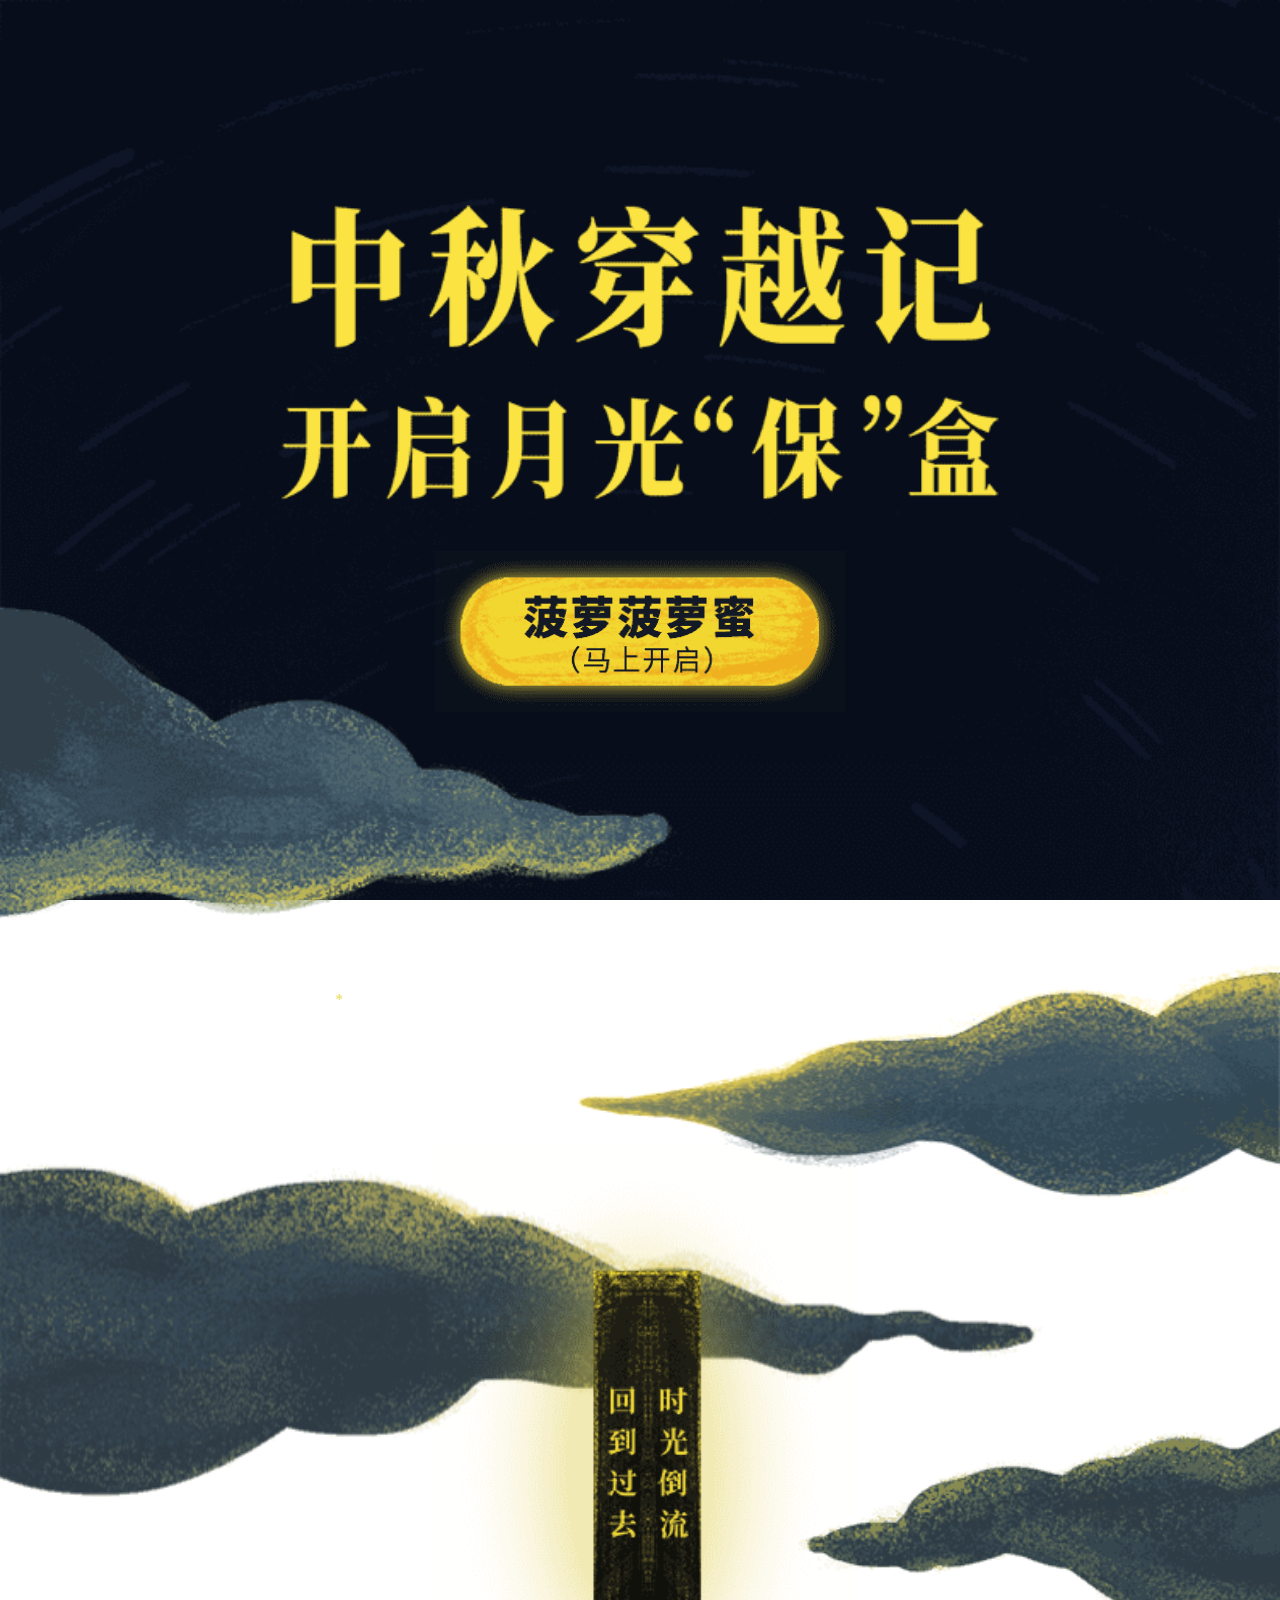
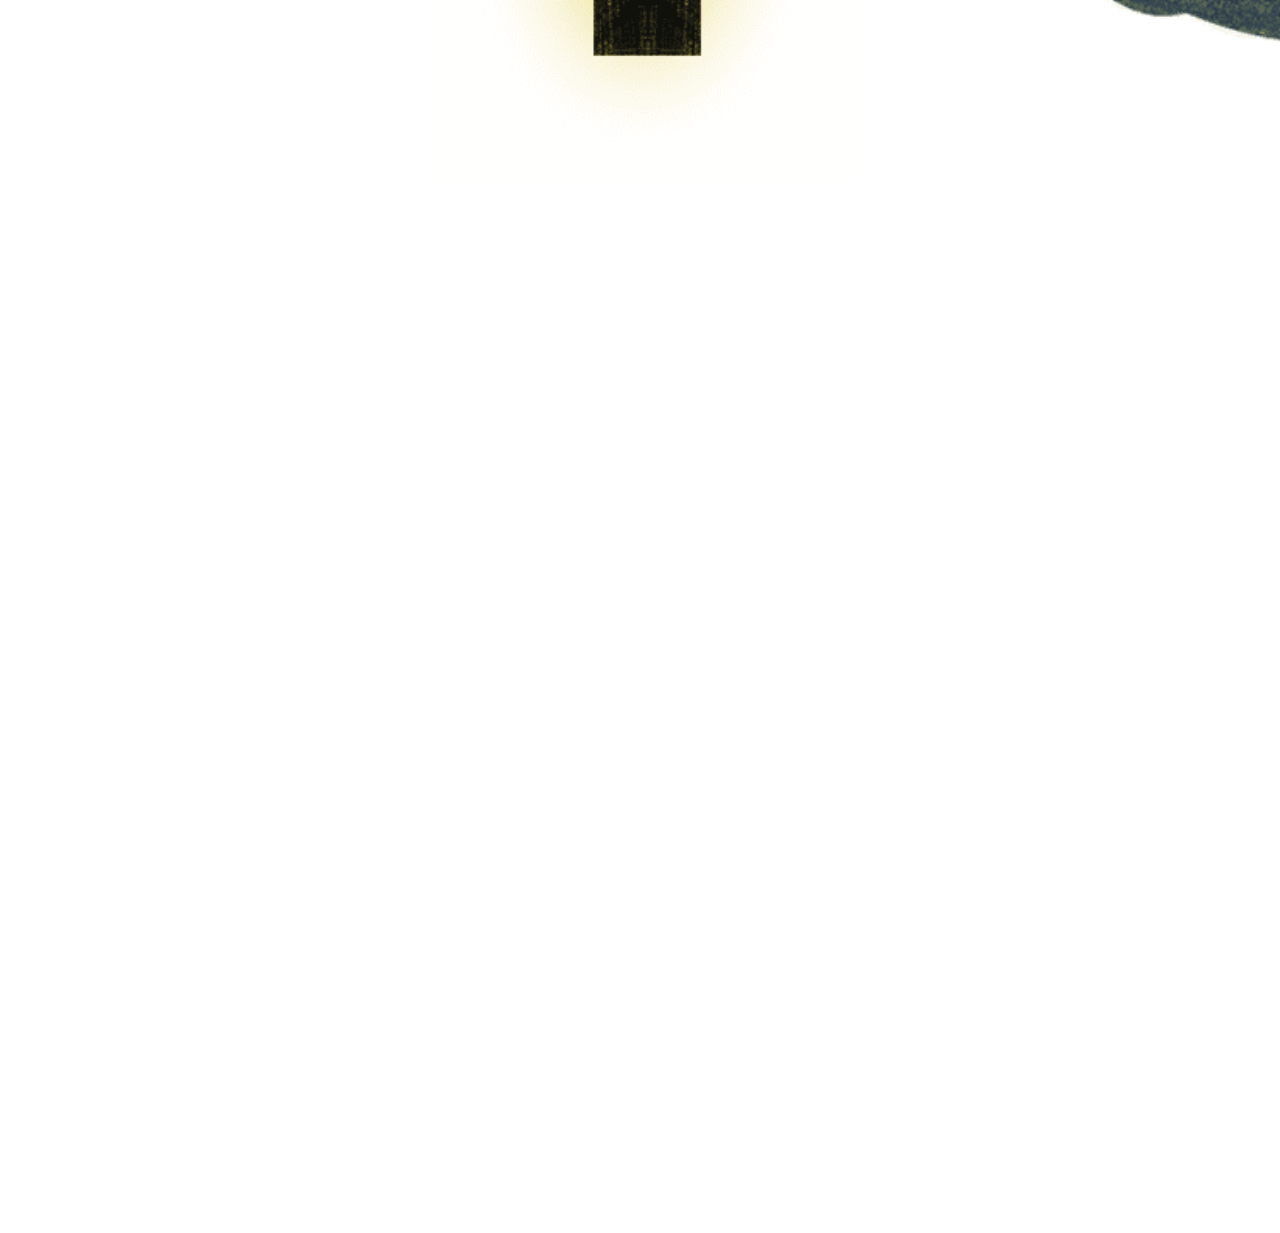
==== index.html @ e4be1494 "Add files via upload" ====
<!DOCTYPE html>
<html lang="zh" style="font-size: 182px;">

<head>
    <meta http-equiv="Content-Type" content="text/html; charset=UTF-8">
    <style type="text/css">
        .swal-icon--error {
            border-color: #f27474;
            -webkit-animation: animateErrorIcon .5s;
            animation: animateErrorIcon .5s
        }
        
        .swal-icon--error__x-mark {
            position: relative;
            display: block;
            -webkit-animation: animateXMark .5s;
            animation: animateXMark .5s
        }
        
        .swal-icon--error__line {
            position: absolute;
            height: 5px;
            width: 47px;
            background-color: #f27474;
            display: block;
            top: 37px;
            border-radius: 2px
        }
        
        .swal-icon--error__line--left {
            -webkit-transform: rotate(45deg);
            transform: rotate(45deg);
            left: 17px
        }
        
        .swal-icon--error__line--right {
            -webkit-transform: rotate(-45deg);
            transform: rotate(-45deg);
            right: 16px
        }
        
        @-webkit-keyframes animateErrorIcon {
            0% {
                -webkit-transform: rotateX(100deg);
                transform: rotateX(100deg);
                opacity: 0
            }
            to {
                -webkit-transform: rotateX(0deg);
                transform: rotateX(0deg);
                opacity: 1
            }
        }
        
        @keyframes animateErrorIcon {
            0% {
                -webkit-transform: rotateX(100deg);
                transform: rotateX(100deg);
                opacity: 0
            }
            to {
                -webkit-transform: rotateX(0deg);
                transform: rotateX(0deg);
                opacity: 1
            }
        }
        
        @-webkit-keyframes animateXMark {
            0% {
                -webkit-transform: scale(.4);
                transform: scale(.4);
                margin-top: 26px;
                opacity: 0
            }
            50% {
                -webkit-transform: scale(.4);
                transform: scale(.4);
                margin-top: 26px;
                opacity: 0
            }
            80% {
                -webkit-transform: scale(1.15);
                transform: scale(1.15);
                margin-top: -6px
            }
            to {
                -webkit-transform: scale(1);
                transform: scale(1);
                margin-top: 0;
                opacity: 1
            }
        }
        
        @keyframes animateXMark {
            0% {
                -webkit-transform: scale(.4);
                transform: scale(.4);
                margin-top: 26px;
                opacity: 0
            }
            50% {
                -webkit-transform: scale(.4);
                transform: scale(.4);
                margin-top: 26px;
                opacity: 0
            }
            80% {
                -webkit-transform: scale(1.15);
                transform: scale(1.15);
                margin-top: -6px
            }
            to {
                -webkit-transform: scale(1);
                transform: scale(1);
                margin-top: 0;
                opacity: 1
            }
        }
        
        .swal-icon--warning {
            border-color: #f8bb86;
            -webkit-animation: pulseWarning .75s infinite alternate;
            animation: pulseWarning .75s infinite alternate
        }
        
        .swal-icon--warning__body {
            width: 5px;
            height: 47px;
            top: 10px;
            border-radius: 2px;
            margin-left: -2px
        }
        
        .swal-icon--warning__body,
        .swal-icon--warning__dot {
            position: absolute;
            left: 50%;
            background-color: #f8bb86
        }
        
        .swal-icon--warning__dot {
            width: 7px;
            height: 7px;
            border-radius: 50%;
            margin-left: -4px;
            bottom: -11px
        }
        
        @-webkit-keyframes pulseWarning {
            0% {
                border-color: #f8d486
            }
            to {
                border-color: #f8bb86
            }
        }
        
        @keyframes pulseWarning {
            0% {
                border-color: #f8d486
            }
            to {
                border-color: #f8bb86
            }
        }
        
        .swal-icon--success {
            border-color: #a5dc86
        }
        
        .swal-icon--success:after,
        .swal-icon--success:before {
            content: "";
            border-radius: 50%;
            position: absolute;
            width: 60px;
            height: 120px;
            background: #fff;
            -webkit-transform: rotate(45deg);
            transform: rotate(45deg)
        }
        
        .swal-icon--success:before {
            border-radius: 120px 0 0 120px;
            top: -7px;
            left: -33px;
            -webkit-transform: rotate(-45deg);
            transform: rotate(-45deg);
            -webkit-transform-origin: 60px 60px;
            transform-origin: 60px 60px
        }
        
        .swal-icon--success:after {
            border-radius: 0 120px 120px 0;
            top: -11px;
            left: 30px;
            -webkit-transform: rotate(-45deg);
            transform: rotate(-45deg);
            -webkit-transform-origin: 0 60px;
            transform-origin: 0 60px;
            -webkit-animation: rotatePlaceholder 4.25s ease-in;
            animation: rotatePlaceholder 4.25s ease-in
        }
        
        .swal-icon--success__ring {
            width: 80px;
            height: 80px;
            border: 4px solid hsla(98, 55%, 69%, .2);
            border-radius: 50%;
            box-sizing: content-box;
            position: absolute;
            left: -4px;
            top: -4px;
            z-index: 2
        }
        
        .swal-icon--success__hide-corners {
            width: 5px;
            height: 90px;
            background-color: #fff;
            padding: 1px;
            position: absolute;
            left: 28px;
            top: 8px;
            z-index: 1;
            -webkit-transform: rotate(-45deg);
            transform: rotate(-45deg)
        }
        
        .swal-icon--success__line {
            height: 5px;
            background-color: #a5dc86;
            display: block;
            border-radius: 2px;
            position: absolute;
            z-index: 2
        }
        
        .swal-icon--success__line--tip {
            width: 25px;
            left: 14px;
            top: 46px;
            -webkit-transform: rotate(45deg);
            transform: rotate(45deg);
            -webkit-animation: animateSuccessTip .75s;
            animation: animateSuccessTip .75s
        }
        
        .swal-icon--success__line--long {
            width: 47px;
            right: 8px;
            top: 38px;
            -webkit-transform: rotate(-45deg);
            transform: rotate(-45deg);
            -webkit-animation: animateSuccessLong .75s;
            animation: animateSuccessLong .75s
        }
        
        @-webkit-keyframes rotatePlaceholder {
            0% {
                -webkit-transform: rotate(-45deg);
                transform: rotate(-45deg)
            }
            5% {
                -webkit-transform: rotate(-45deg);
                transform: rotate(-45deg)
            }
            12% {
                -webkit-transform: rotate(-405deg);
                transform: rotate(-405deg)
            }
            to {
                -webkit-transform: rotate(-405deg);
                transform: rotate(-405deg)
            }
        }
        
        @keyframes rotatePlaceholder {
            0% {
                -webkit-transform: rotate(-45deg);
                transform: rotate(-45deg)
            }
            5% {
                -webkit-transform: rotate(-45deg);
                transform: rotate(-45deg)
            }
            12% {
                -webkit-transform: rotate(-405deg);
                transform: rotate(-405deg)
            }
            to {
                -webkit-transform: rotate(-405deg);
                transform: rotate(-405deg)
            }
        }
        
        @-webkit-keyframes animateSuccessTip {
            0% {
                width: 0;
                left: 1px;
                top: 19px
            }
            54% {
                width: 0;
                left: 1px;
                top: 19px
            }
            70% {
                width: 50px;
                left: -8px;
                top: 37px
            }
            84% {
                width: 17px;
                left: 21px;
                top: 48px
            }
            to {
                width: 25px;
                left: 14px;
                top: 45px
            }
        }
        
        @keyframes animateSuccessTip {
            0% {
                width: 0;
                left: 1px;
                top: 19px
            }
            54% {
                width: 0;
                left: 1px;
                top: 19px
            }
            70% {
                width: 50px;
                left: -8px;
                top: 37px
            }
            84% {
                width: 17px;
                left: 21px;
                top: 48px
            }
            to {
                width: 25px;
                left: 14px;
                top: 45px
            }
        }
        
        @-webkit-keyframes animateSuccessLong {
            0% {
                width: 0;
                right: 46px;
                top: 54px
            }
            65% {
                width: 0;
                right: 46px;
                top: 54px
            }
            84% {
                width: 55px;
                right: 0;
                top: 35px
            }
            to {
                width: 47px;
                right: 8px;
                top: 38px
            }
        }
        
        @keyframes animateSuccessLong {
            0% {
                width: 0;
                right: 46px;
                top: 54px
            }
            65% {
                width: 0;
                right: 46px;
                top: 54px
            }
            84% {
                width: 55px;
                right: 0;
                top: 35px
            }
            to {
                width: 47px;
                right: 8px;
                top: 38px
            }
        }
        
        .swal-icon--info {
            border-color: #c9dae1
        }
        
        .swal-icon--info:before {
            width: 5px;
            height: 29px;
            bottom: 17px;
            border-radius: 2px;
            margin-left: -2px
        }
        
        .swal-icon--info:after,
        .swal-icon--info:before {
            content: "";
            position: absolute;
            left: 50%;
            background-color: #c9dae1
        }
        
        .swal-icon--info:after {
            width: 7px;
            height: 7px;
            border-radius: 50%;
            margin-left: -3px;
            top: 19px
        }
        
        .swal-icon {
            width: 80px;
            height: 80px;
            border-width: 4px;
            border-style: solid;
            border-radius: 50%;
            padding: 0;
            position: relative;
            box-sizing: content-box;
            margin: 20px auto
        }
        
        .swal-icon:first-child {
            margin-top: 32px
        }
        
        .swal-icon--custom {
            width: auto;
            height: auto;
            max-width: 100%;
            border: none;
            border-radius: 0
        }
        
        .swal-icon img {
            max-width: 100%;
            max-height: 100%
        }
        
        .swal-title {
            color: rgba(0, 0, 0, .65);
            font-weight: 600;
            text-transform: none;
            position: relative;
            display: block;
            padding: 13px 16px;
            font-size: 27px;
            line-height: normal;
            text-align: center;
            margin-bottom: 0
        }
        
        .swal-title:first-child {
            margin-top: 26px
        }
        
        .swal-title:not(:first-child) {
            padding-bottom: 0
        }
        
        .swal-title:not(:last-child) {
            margin-bottom: 13px
        }
        
        .swal-text {
            font-size: 16px;
            position: relative;
            float: none;
            line-height: normal;
            vertical-align: top;
            text-align: left;
            display: inline-block;
            margin: 0;
            padding: 0 10px;
            font-weight: 400;
            color: rgba(0, 0, 0, .64);
            max-width: calc(100% - 20px);
            overflow-wrap: break-word;
            box-sizing: border-box
        }
        
        .swal-text:first-child {
            margin-top: 45px
        }
        
        .swal-text:last-child {
            margin-bottom: 45px
        }
        
        .swal-footer {
            text-align: right;
            padding-top: 13px;
            margin-top: 13px;
            padding: 13px 16px;
            border-radius: inherit;
            border-top-left-radius: 0;
            border-top-right-radius: 0
        }
        
        .swal-button-container {
            margin: 5px;
            display: inline-block;
            position: relative
        }
        
        .swal-button {
            background-color: #7cd1f9;
            color: #fff;
            border: none;
            box-shadow: none;
            border-radius: 5px;
            font-weight: 600;
            font-size: 14px;
            padding: 10px 24px;
            margin: 0;
            cursor: pointer
        }
        
        .swal-button:not([disabled]):hover {
            background-color: #78cbf2
        }
        
        .swal-button:active {
            background-color: #70bce0
        }
        
        .swal-button:focus {
            outline: none;
            box-shadow: 0 0 0 1px #fff, 0 0 0 3px rgba(43, 114, 165, .29)
        }
        
        .swal-button[disabled] {
            opacity: .5;
            cursor: default
        }
        
        .swal-button::-moz-focus-inner {
            border: 0
        }
        
        .swal-button--cancel {
            color: #555;
            background-color: #efefef
        }
        
        .swal-button--cancel:not([disabled]):hover {
            background-color: #e8e8e8
        }
        
        .swal-button--cancel:active {
            background-color: #d7d7d7
        }
        
        .swal-button--cancel:focus {
            box-shadow: 0 0 0 1px #fff, 0 0 0 3px rgba(116, 136, 150, .29)
        }
        
        .swal-button--danger {
            background-color: #e64942
        }
        
        .swal-button--danger:not([disabled]):hover {
            background-color: #df4740
        }
        
        .swal-button--danger:active {
            background-color: #cf423b
        }
        
        .swal-button--danger:focus {
            box-shadow: 0 0 0 1px #fff, 0 0 0 3px rgba(165, 43, 43, .29)
        }
        
        .swal-content {
            padding: 0 20px;
            margin-top: 20px;
            font-size: medium
        }
        
        .swal-content:last-child {
            margin-bottom: 20px
        }
        
        .swal-content__input,
        .swal-content__textarea {
            -webkit-appearance: none;
            background-color: #fff;
            border: none;
            font-size: 14px;
            display: block;
            box-sizing: border-box;
            width: 100%;
            border: 1px solid rgba(0, 0, 0, .14);
            padding: 10px 13px;
            border-radius: 2px;
            transition: border-color .2s
        }
        
        .swal-content__input:focus,
        .swal-content__textarea:focus {
            outline: none;
            border-color: #6db8ff
        }
        
        .swal-content__textarea {
            resize: vertical
        }
        
        .swal-button--loading {
            color: transparent
        }
        
        .swal-button--loading~.swal-button__loader {
            opacity: 1
        }
        
        .swal-button__loader {
            position: absolute;
            height: auto;
            width: 43px;
            z-index: 2;
            left: 50%;
            top: 50%;
            -webkit-transform: translateX(-50%) translateY(-50%);
            transform: translateX(-50%) translateY(-50%);
            text-align: center;
            pointer-events: none;
            opacity: 0
        }
        
        .swal-button__loader div {
            display: inline-block;
            float: none;
            vertical-align: baseline;
            width: 9px;
            height: 9px;
            padding: 0;
            border: none;
            margin: 2px;
            opacity: .4;
            border-radius: 7px;
            background-color: hsla(0, 0%, 100%, .9);
            transition: background .2s;
            -webkit-animation: swal-loading-anim 1s infinite;
            animation: swal-loading-anim 1s infinite
        }
        
        .swal-button__loader div:nth-child(3n+2) {
            -webkit-animation-delay: .15s;
            animation-delay: .15s
        }
        
        .swal-button__loader div:nth-child(3n+3) {
            -webkit-animation-delay: .3s;
            animation-delay: .3s
        }
        
        @-webkit-keyframes swal-loading-anim {
            0% {
                opacity: .4
            }
            20% {
                opacity: .4
            }
            50% {
                opacity: 1
            }
            to {
                opacity: .4
            }
        }
        
        @keyframes swal-loading-anim {
            0% {
                opacity: .4
            }
            20% {
                opacity: .4
            }
            50% {
                opacity: 1
            }
            to {
                opacity: .4
            }
        }
        
        .swal-overlay {
            position: fixed;
            top: 0;
            bottom: 0;
            left: 0;
            right: 0;
            text-align: center;
            font-size: 0;
            overflow-y: auto;
            background-color: rgba(0, 0, 0, .4);
            z-index: 10000;
            pointer-events: none;
            opacity: 0;
            transition: opacity .3s
        }
        
        .swal-overlay:before {
            content: " ";
            display: inline-block;
            vertical-align: middle;
            height: 100%
        }
        
        .swal-overlay--show-modal {
            opacity: 1;
            pointer-events: auto
        }
        
        .swal-overlay--show-modal .swal-modal {
            opacity: 1;
            pointer-events: auto;
            box-sizing: border-box;
            -webkit-animation: showSweetAlert .3s;
            animation: showSweetAlert .3s;
            will-change: transform
        }
        
        .swal-modal {
            width: 478px;
            opacity: 0;
            pointer-events: none;
            background-color: #fff;
            text-align: center;
            border-radius: 5px;
            position: static;
            margin: 20px auto;
            display: inline-block;
            vertical-align: middle;
            -webkit-transform: scale(1);
            transform: scale(1);
            -webkit-transform-origin: 50% 50%;
            transform-origin: 50% 50%;
            z-index: 10001;
            transition: opacity .2s, -webkit-transform .3s;
            transition: transform .3s, opacity .2s;
            transition: transform .3s, opacity .2s, -webkit-transform .3s
        }
        
        @media (max-width:500px) {
            .swal-modal {
                width: calc(100% - 20px)
            }
        }
        
        @-webkit-keyframes showSweetAlert {
            0% {
                -webkit-transform: scale(1);
                transform: scale(1)
            }
            1% {
                -webkit-transform: scale(.5);
                transform: scale(.5)
            }
            45% {
                -webkit-transform: scale(1.05);
                transform: scale(1.05)
            }
            80% {
                -webkit-transform: scale(.95);
                transform: scale(.95)
            }
            to {
                -webkit-transform: scale(1);
                transform: scale(1)
            }
        }
        
        @keyframes showSweetAlert {
            0% {
                -webkit-transform: scale(1);
                transform: scale(1)
            }
            1% {
                -webkit-transform: scale(.5);
                transform: scale(.5)
            }
            45% {
                -webkit-transform: scale(1.05);
                transform: scale(1.05)
            }
            80% {
                -webkit-transform: scale(.95);
                transform: scale(.95)
            }
            to {
                -webkit-transform: scale(1);
                transform: scale(1)
            }
        }
    </style>

    <meta name="viewport" content="width=device-width, initial-scale=1.0, user-scalable=no">
    <title>中秋佳节</title>
    <link rel="stylesheet" href="mid_files/index.css">
    <link rel="stylesheet" href="mid_files/style.css">
    <link rel="stylesheet" href="mid_files/loading.css">
    <script src="mid_files/stats.js" name="MTAH5" sid="500730327" cid="500730423"></script>
    <script src="mid_files/jquery-1.10.2.min.js"></script>
    <link rel="stylesheet" href="mid_files/style.css">
    <script src="mid_files/jweixin-1.0.0.js"></script>
    <script src="mid_files/posterH5-v1.1.js"></script>
    <script src="mid_files/chomoo-weixin.js"></script>
    <script src="mid_files/vconsole.min.js"></script>
    <style type="text/css">
        #__vconsole {
            color: #000;
            font-size: 13px;
            font-family: Helvetica Neue, Helvetica, Arial, sans-serif
        }
        
        #__vconsole .vc-max-height {
            max-height: 19.23076923em
        }
        
        #__vconsole .vc-max-height-line {
            max-height: 3.38461538em
        }
        
        #__vconsole .vc-min-height {
            min-height: 3.07692308em
        }
        
        #__vconsole dd,
        #__vconsole dl,
        #__vconsole pre {
            margin: 0
        }
        
        #__vconsole .vc-switch {
            display: block;
            position: fixed;
            right: .76923077em;
            bottom: .76923077em;
            color: #fff;
            background-color: #04be02;
            line-height: 1;
            font-size: 1.07692308em;
            padding: .61538462em 3em;
            z-index: 10000;
            border-radius: 10em;
            box-shadow: 0 0 .61538462em rgba(0, 0, 0, .4)
        }
        
        #__vconsole .vc-mask {
            top: 0;
            background: transparent;
            z-index: 10001;
            transition: background .3s;
            -webkit-tap-highlight-color: transparent;
            overflow-y: scroll
        }
        
        #__vconsole .vc-mask,
        #__vconsole .vc-panel {
            display: none;
            position: fixed;
            left: 0;
            right: 0;
            bottom: 0
        }
        
        #__vconsole .vc-panel {
            min-height: 85%;
            z-index: 10002;
            background-color: #efeff4;
            -webkit-transition: -webkit-transform .3s;
            transition: -webkit-transform .3s;
            transition: transform .3s;
            transition: transform .3s, -webkit-transform .3s;
            -webkit-transform: translateY(100%);
            transform: translateY(100%)
        }
        
        #__vconsole .vc-tabbar {
            border-bottom: 1px solid #d9d9d9;
            overflow-x: auto;
            height: 3em;
            width: auto;
            white-space: nowrap
        }
        
        #__vconsole .vc-tabbar .vc-tab {
            display: inline-block;
            line-height: 3em;
            padding: 0 1.15384615em;
            border-right: 1px solid #d9d9d9;
            text-decoration: none;
            color: #000;
            -webkit-tap-highlight-color: transparent;
            -webkit-touch-callout: none
        }
        
        #__vconsole .vc-tabbar .vc-tab:active {
            background-color: rgba(0, 0, 0, .15)
        }
        
        #__vconsole .vc-tabbar .vc-tab.vc-actived {
            background-color: #fff
        }
        
        #__vconsole .vc-content {
            background-color: #fff;
            overflow-x: hidden;
            overflow-y: auto;
            position: absolute;
            top: 3.07692308em;
            left: 0;
            right: 0;
            bottom: 3.07692308em;
            -webkit-overflow-scrolling: touch
        }
        
        #__vconsole .vc-content.vc-has-topbar {
            top: 5.46153846em
        }
        
        #__vconsole .vc-topbar {
            background-color: #fbf9fe;
            display: flex;
            display: -webkit-box;
            flex-direction: row;
            flex-wrap: wrap;
            -webkit-box-direction: row;
            -webkit-flex-wrap: wrap;
            width: 100%
        }
        
        #__vconsole .vc-topbar .vc-toptab {
            display: none;
            flex: 1;
            -webkit-box-flex: 1;
            line-height: 2.30769231em;
            padding: 0 1.15384615em;
            border-bottom: 1px solid #d9d9d9;
            text-decoration: none;
            text-align: center;
            color: #000;
            -webkit-tap-highlight-color: transparent;
            -webkit-touch-callout: none
        }
        
        #__vconsole .vc-topbar .vc-toptab.vc-toggle {
            display: block
        }
        
        #__vconsole .vc-topbar .vc-toptab:active {
            background-color: rgba(0, 0, 0, .15)
        }
        
        #__vconsole .vc-topbar .vc-toptab.vc-actived {
            border-bottom: 1px solid #3e82f7
        }
        
        #__vconsole .vc-logbox {
            display: none;
            position: relative;
            min-height: 100%
        }
        
        #__vconsole .vc-logbox i {
            font-style: normal
        }
        
        #__vconsole .vc-logbox .vc-log {
            padding-bottom: 3em;
            -webkit-tap-highlight-color: transparent
        }
        
        #__vconsole .vc-logbox .vc-log:empty:before {
            content: "Empty";
            color: #999;
            position: absolute;
            top: 45%;
            left: 0;
            right: 0;
            bottom: 0;
            font-size: 1.15384615em;
            text-align: center
        }
        
        #__vconsole .vc-logbox .vc-item {
            margin: 0;
            padding: .46153846em .61538462em;
            overflow: hidden;
            line-height: 1.3;
            border-bottom: 1px solid #eee;
            word-break: break-word
        }
        
        #__vconsole .vc-logbox .vc-item-info {
            color: #6a5acd
        }
        
        #__vconsole .vc-logbox .vc-item-debug {
            color: #daa520
        }
        
        #__vconsole .vc-logbox .vc-item-warn {
            color: orange;
            border-color: #ffb930;
            background-color: #fffacd
        }
        
        #__vconsole .vc-logbox .vc-item-error {
            color: #dc143c;
            border-color: #f4a0ab;
            background-color: #ffe4e1
        }
        
        #__vconsole .vc-logbox .vc-log.vc-log-partly .vc-item {
            display: none
        }
        
        #__vconsole .vc-logbox .vc-log.vc-log-partly-error .vc-item-error,
        #__vconsole .vc-logbox .vc-log.vc-log-partly-info .vc-item-info,
        #__vconsole .vc-logbox .vc-log.vc-log-partly-log .vc-item-log,
        #__vconsole .vc-logbox .vc-log.vc-log-partly-warn .vc-item-warn {
            display: block
        }
        
        #__vconsole .vc-logbox .vc-item .vc-item-content {
            margin-right: 4.61538462em;
            display: block
        }
        
        #__vconsole .vc-logbox .vc-item .vc-item-meta {
            color: #888;
            float: right;
            width: 4.61538462em;
            text-align: right
        }
        
        #__vconsole .vc-logbox .vc-item.vc-item-nometa .vc-item-content {
            margin-right: 0
        }
        
        #__vconsole .vc-logbox .vc-item.vc-item-nometa .vc-item-meta {
            display: none
        }
        
        #__vconsole .vc-logbox .vc-item .vc-item-code {
            display: block;
            white-space: pre-wrap;
            overflow: auto;
            position: relative
        }
        
        #__vconsole .vc-logbox .vc-item .vc-item-code.vc-item-code-input,
        #__vconsole .vc-logbox .vc-item .vc-item-code.vc-item-code-output {
            padding-left: .92307692em
        }
        
        #__vconsole .vc-logbox .vc-item .vc-item-code.vc-item-code-input:before,
        #__vconsole .vc-logbox .vc-item .vc-item-code.vc-item-code-output:before {
            content: "\203A";
            position: absolute;
            top: -.23076923em;
            left: 0;
            font-size: 1.23076923em;
            color: #6a5acd
        }
        
        #__vconsole .vc-logbox .vc-item .vc-item-code.vc-item-code-output:before {
            content: "\2039"
        }
        
        #__vconsole .vc-logbox .vc-item .vc-fold {
            display: block;
            overflow: auto;
            -webkit-overflow-scrolling: touch
        }
        
        #__vconsole .vc-logbox .vc-item .vc-fold .vc-fold-outer {
            display: block;
            font-style: italic;
            padding-left: .76923077em;
            position: relative
        }
        
        #__vconsole .vc-logbox .vc-item .vc-fold .vc-fold-outer:active {
            background-color: #e6e6e6
        }
        
        #__vconsole .vc-logbox .vc-item .vc-fold .vc-fold-outer:before {
            content: "";
            position: absolute;
            top: .30769231em;
            left: .15384615em;
            width: 0;
            height: 0;
            border: .30769231em solid transparent;
            border-left-color: #000
        }
        
        #__vconsole .vc-logbox .vc-item .vc-fold .vc-fold-outer.vc-toggle:before {
            top: .46153846em;
            left: 0;
            border-top-color: #000;
            border-left-color: transparent
        }
        
        #__vconsole .vc-logbox .vc-item .vc-fold .vc-fold-inner {
            display: none;
            margin-left: .76923077em
        }
        
        #__vconsole .vc-logbox .vc-item .vc-fold .vc-fold-inner.vc-toggle {
            display: block
        }
        
        #__vconsole .vc-logbox .vc-item .vc-fold .vc-fold-inner .vc-code-key {
            margin-left: .76923077em
        }
        
        #__vconsole .vc-logbox .vc-item .vc-fold .vc-fold-outer .vc-code-key {
            margin-left: 0
        }
        
        #__vconsole .vc-logbox .vc-code-key {
            color: #905
        }
        
        #__vconsole .vc-logbox .vc-code-private-key {
            color: #d391b5
        }
        
        #__vconsole .vc-logbox .vc-code-function {
            color: #905;
            font-style: italic
        }
        
        #__vconsole .vc-logbox .vc-code-boolean,
        #__vconsole .vc-logbox .vc-code-number {
            color: #0086b3
        }
        
        #__vconsole .vc-logbox .vc-code-string {
            color: #183691
        }
        
        #__vconsole .vc-logbox .vc-code-null,
        #__vconsole .vc-logbox .vc-code-undefined {
            color: #666
        }
        
        #__vconsole .vc-logbox .vc-cmd {
            position: absolute;
            height: 3.07692308em;
            left: 0;
            right: 0;
            bottom: 0;
            border-top: 1px solid #d9d9d9;
            display: block !important
        }
        
        #__vconsole .vc-logbox .vc-cmd .vc-cmd-input-wrap {
            display: block;
            height: 2.15384615em;
            margin-right: 3.07692308em;
            padding: .46153846em .61538462em
        }
        
        #__vconsole .vc-logbox .vc-cmd .vc-cmd-input {
            width: 100%;
            border: none;
            resize: none;
            outline: none;
            padding: 0;
            font-size: .92307692em
        }
        
        #__vconsole .vc-logbox .vc-cmd .vc-cmd-input::-webkit-input-placeholder {
            line-height: 2.15384615em
        }
        
        #__vconsole .vc-logbox .vc-cmd .vc-cmd-btn {
            position: absolute;
            top: 0;
            right: 0;
            bottom: 0;
            width: 3.07692308em;
            border: none;
            background-color: #efeff4;
            outline: none;
            -webkit-touch-callout: none;
            font-size: 1em
        }
        
        #__vconsole .vc-logbox .vc-cmd .vc-cmd-btn:active {
            background-color: rgba(0, 0, 0, .15)
        }
        
        #__vconsole .vc-logbox .vc-group .vc-group-preview {
            -webkit-touch-callout: none
        }
        
        #__vconsole .vc-logbox .vc-group .vc-group-preview:active {
            background-color: #e6e6e6
        }
        
        #__vconsole .vc-logbox .vc-group .vc-group-detail {
            display: none;
            padding: 0 0 .76923077em 1.53846154em;
            border-bottom: 1px solid #eee
        }
        
        #__vconsole .vc-logbox .vc-group.vc-actived .vc-group-detail {
            display: block;
            background-color: #fbf9fe
        }
        
        #__vconsole .vc-logbox .vc-group.vc-actived .vc-table-row {
            background-color: #fff
        }
        
        #__vconsole .vc-logbox .vc-group.vc-actived .vc-group-preview {
            background-color: #fbf9fe
        }
        
        #__vconsole .vc-logbox .vc-table .vc-table-row {
            display: flex;
            display: -webkit-flex;
            flex-direction: row;
            flex-wrap: wrap;
            -webkit-box-direction: row;
            -webkit-flex-wrap: wrap;
            overflow: hidden;
            border-bottom: 1px solid #eee
        }
        
        #__vconsole .vc-logbox .vc-table .vc-table-row.vc-left-border {
            border-left: 1px solid #eee
        }
        
        #__vconsole .vc-logbox .vc-table .vc-table-col {
            flex: 1;
            -webkit-box-flex: 1;
            padding: .23076923em .30769231em;
            border-left: 1px solid #eee;
            overflow: auto;
            white-space: pre-wrap;
            word-break: break-word;
            -webkit-overflow-scrolling: touch
        }
        
        #__vconsole .vc-logbox .vc-table .vc-table-col:first-child {
            border: none
        }
        
        #__vconsole .vc-logbox .vc-table .vc-small .vc-table-col {
            padding: 0 .30769231em;
            font-size: .92307692em
        }
        
        #__vconsole .vc-logbox .vc-table .vc-table-col-2 {
            flex: 2;
            -webkit-box-flex: 2
        }
        
        #__vconsole .vc-logbox .vc-table .vc-table-col-3 {
            flex: 3;
            -webkit-box-flex: 3
        }
        
        #__vconsole .vc-logbox .vc-table .vc-table-col-4 {
            flex: 4;
            -webkit-box-flex: 4
        }
        
        #__vconsole .vc-logbox .vc-table .vc-table-col-5 {
            flex: 5;
            -webkit-box-flex: 5
        }
        
        #__vconsole .vc-logbox .vc-table .vc-table-col-6 {
            flex: 6;
            -webkit-box-flex: 6
        }
        
        #__vconsole .vc-logbox .vc-table .vc-table-row-error {
            border-color: #f4a0ab;
            background-color: #ffe4e1
        }
        
        #__vconsole .vc-logbox .vc-table .vc-table-row-error .vc-table-col {
            color: #dc143c;
            border-color: #f4a0ab
        }
        
        #__vconsole .vc-logbox .vc-table .vc-table-col-title {
            font-weight: 700
        }
        
        #__vconsole .vc-logbox.vc-actived {
            display: block
        }
        
        #__vconsole .vc-toolbar {
            border-top: 1px solid #d9d9d9;
            line-height: 3em;
            position: absolute;
            left: 0;
            right: 0;
            bottom: 0;
            display: flex;
            display: -webkit-box;
            flex-direction: row;
            -webkit-box-direction: row
        }
        
        #__vconsole .vc-toolbar .vc-tool {
            display: none;
            text-decoration: none;
            color: #000;
            width: 50%;
            flex: 1;
            -webkit-box-flex: 1;
            text-align: center;
            position: relative;
            -webkit-touch-callout: none
        }
        
        #__vconsole .vc-toolbar .vc-tool.vc-global-tool,
        #__vconsole .vc-toolbar .vc-tool.vc-toggle {
            display: block
        }
        
        #__vconsole .vc-toolbar .vc-tool:active {
            background-color: rgba(0, 0, 0, .15)
        }
        
        #__vconsole .vc-toolbar .vc-tool:after {
            content: " ";
            position: absolute;
            top: .53846154em;
            bottom: .53846154em;
            right: 0;
            border-left: 1px solid #d9d9d9
        }
        
        #__vconsole .vc-toolbar .vc-tool-last:after {
            border: none
        }
        
        #__vconsole.vc-toggle .vc-switch {
            display: none
        }
        
        #__vconsole.vc-toggle .vc-mask {
            background: rgba(0, 0, 0, .6);
            display: block
        }
        
        #__vconsole.vc-toggle .vc-panel {
            -webkit-transform: translate(0);
            transform: translate(0)
        }
    </style>
    <style type="text/css">
        .vcelm-node {
            color: #183691
        }
        
        .vcelm-k {
            color: #0086b3
        }
        
        .vcelm-v {
            color: #905
        }
        
        .vcelm-l {
            padding-left: 8px;
            position: relative;
            word-wrap: break-word;
            line-height: 1
        }
        
        .vcelm-l.vc-toggle>.vcelm-node {
            display: block
        }
        
        .vcelm-l .vcelm-node:active {
            background-color: rgba(0, 0, 0, .15)
        }
        
        .vcelm-l.vcelm-noc .vcelm-node:active {
            background-color: transparent
        }
        
        .vcelm-t {
            white-space: pre-wrap;
            word-wrap: break-word
        }
        
        .vcelm-l .vcelm-l {
            display: none
        }
        
        .vcelm-l.vc-toggle>.vcelm-l {
            margin-left: 4px;
            display: block
        }
        
        .vcelm-l:before {
            content: "";
            display: block;
            position: absolute;
            top: 6px;
            left: 3px;
            width: 0;
            height: 0;
            border: 3px solid transparent;
            border-left-color: #000
        }
        
        .vcelm-l.vc-toggle:before {
            display: block;
            top: 6px;
            left: 0;
            border-top-color: #000;
            border-left-color: transparent
        }
        
        .vcelm-l.vcelm-noc:before {
            display: none
        }
    </style>
    <script type="text/javascript" src="mid_files/sound.js"></script>
    <script src="mid_files/loading.js"></script>
    <script src="mid_files/fairyDustCursor.js"></script>

    <script>
        var _mtac = {};
        (function() {
            var mta = document.createElement("script");
            mta.src = "//pingjs.qq.com/h5/stats.js?v2.0.4";
            mta.setAttribute("name", "MTAH5");
            mta.setAttribute("sid", "500730327");
            mta.setAttribute("cid", "500730423");
            var s = document.getElementsByTagName("script")[0];
            s.parentNode.insertBefore(mta, s);
        })();
    </script>
</head>

<body style="">
    <!-- autoplay="autoplay" -->
    <!--<audio src="./mp3/bg.mp3" loop="loop"  preload id="myAudio"></audio>-->
    <!-- loading start -->
    <div class="loading" style="display: block;">
        <img src="./mid_files/load_bg.png">
        <div class="index_title" style="">
            <img src="./mid_files/index_title.png">
        </div>
        <div class="load_crescent">
            <img src="./mid_files/tu (26).png" alt="" id="Jdove">
        </div>
        <div class="cloud1">
            <img src="./mid_files/cloud1.png">
        </div>
        <div class="cloud2">
            <img src="./mid_files/cloud2.png">
        </div>
        <div class="cloud3">
            <img src="./mid_files/cloud3.png">
        </div>
        <div class="cloud4">
            <img src="./mid_files/cloud4.png">
        </div>
        <div class="index_capsule" style="">
            <img src="./mid_files/index_capsule.png">
        </div>
        <div class="index_btn" style="">
            <img src="./mid_files/index_btn.png">
        </div>
        <div class="load_text" style="display: none;">
            <div class="lt_progress">100%</div>
            <div class="lt_loading">loading...</div>
        </div>
    </div>
    <div id="videoPage" class="page" style="display: none;">
        <video class="videoPlayer" id="video" x-webkit-airplay="true" playsinline="true" x5-video-player-type="h5-page" x5-video-player-fullscreen="true" style="position: absolute; top: -1170px;" src="https://alioss.qiaomukeji.com/video/prudential/video8.mp4"
            crossorigin="anonymous" controls="" width="1372" height="3036">
    </video>
    </div>
    <!-- video end -->

    <div class="video_play" style="display: none;">
        <img src="./mid_files/video_play.png">
    </div>
    <div class="video_poster" style="display: none;">
        <img src="./mid_files/video_poster.png">
    </div>

    <div class="video_cake" style="display: none;">
        <img src="./mid_files/video_cake.png">
    </div>

    <div class="select_ok" style="display: none;">
        <img src="./mid_files/select_ok.png">
    </div>

    <div class="return" style="display: none;">
        <img src="./mid_files/return.png">
    </div>

    <div class="xing_return">
        <img src="./mid_files/return.png">
    </div>

    <!-- gameid start -->
    <div class="gameid" style="display: none;">
        <div class="pageselect">
            <img class="bg" src="./mid_files/xuanzeyb.jpg">
            <div class="text">
                <img src="./mid_files/select_text.png">
                <div class="light_text">
                    <img src="./mid_files/select_text_light.png">
                </div>
            </div>
            <div class="yuebingdiv">
                <div class="yuebing1" data-index="jiankang">
                    <img class="yuebing jiankang" src="./mid_files/jiankang.png">
                    <img class="select jiankang" src="./mid_files/select.png">
                </div>
                <div class="yuebing1 yuebing2" data-index="pingan">
                    <img class="yuebing pingan" src="./mid_files/pingan.png">
                    <img class="select pingan" src="./mid_files/select.png">
                </div>
                <div class="yuebing1 yuebing3" data-index="changshou">
                    <img class="yuebing changshou" src="./mid_files/changshou.png">
                    <img class="select changshou" src="./mid_files/select.png">
                </div>
                <div class="yuebing1 yuebing2 yuebing3" data-index="xingfu">
                    <img class="yuebing xingfu" src="./mid_files/xingfu.png">
                    <img class="select xingfu" src="./mid_files/select.png">
                </div>
                <div class="yuebing1 yuebing3" data-index="baozhang">
                    <img class="yuebing baozhang" src="./mid_files/baozhang.png">
                    <img class="select baozhang" src="./mid_files/select.png">
                </div>
                <div class="yuebing1 yuebing2 yuebing3" data-index="chengzhang">
                    <img class="yuebing chengzhang" src="./mid_files/chengzhang.png">
                    <img class="select chengzhang" src="./mid_files/select.png">
                </div>
                <div class="yuebing1 yuebing3" data-index="fuzu">
                    <img class="yuebing fuzu" src="./mid_files/fuzu.png">
                    <img class="select fuzu" src="./mid_files/select.png">
                </div>
                <div class="yuebing1 yuebing2 yuebing3" data-index="shunsui">
                    <img class="yuebing shunsui" src="./mid_files/shunsui.png">
                    <img class="select shunsui" src="./mid_files/select.png">
                </div>
            </div>

        </div>

        <div class="pageposter1">
            <img class="bg poster1" src="mid_files/poster1.jpg">
            <!--分享朋友圈-->
            <div class="share">
                <img src="mid_files/share.png">
            </div>
            <!--文字-->
            <div class="poster1_text">
                <img src="mid_files/poster1_text.png" alt="" srcset="">
            </div>
            <div class="poster1_text_1">
                <img src="./mid_files/poster1_text_1.png" alt="" srcset="">
            </div>
        </div>

        <div class="pageposter2">
            <img class="bg poster2" src="mid_files/poster2.jpg">
        </div>

        <!-- <div class="pageposter3">
      <img class="bg poster3" src="">
    </div> -->

        <!-- <img class="btn poster1" src="./images/hongdai/hongdai (1).png" id="hongs"> -->
        <div class="pokingMe">
            <img src="mid_files/pokingMe.png" alt="" srcset="">
        </div>

        <div class="xing">
            <div class="xing_title">
            </div>
            <img class="bg" src="mid_files/xing.png">
        </div>

    </div>
    <!-- gameid end -->

    <script>
        function getPara(_key) {
            var reg = new RegExp("(^|&)" + _key + "=([^&]*)(&|$)");
            var r = window.location.search.substr(1).match(reg);
            if (r != null) return unescape(r[2]);
            return null;
        }

        init();
    </script>
    <script src="mid_files/index.js"></script>


    <span style="position: absolute; display: block; pointer-events: none; z-index: 10000000; font-size: 18px; will-change: transform; color: rgb(231, 216, 75); transform: translate3d(334.735px, 91px, 0px) scale(0.85);">*</span>
</body>

</html>
---- mid_files/index.css ----
* {
  margin: 0;
  padding: 0;
}

html,
body {
  width: 100%;
  height: 100%;
  overflow: hidden !important;
  background-color: #fff !important;
}

img {
  width: 100%;
  display: block;
}

.dogquan_colse1 {
  transform: scale(1, 1);
  animation: fantan 0.2s linear 1;
}

@keyframes fantan {
  0% {
    -webkit-transform: translateX(-50%) scale(1, 1);
  }

  50% {
    -webkit-transform: translateX(-50%) scale(0.85, 0.85);
  }

  100% {
    -webkit-transform: translateX(-50%) scale(1, 1);
  }
}

/* loading start */
.loading {
  width: 100%;
  height: 100%;
}

.load_crescent {
  width: 3rem;
  position: absolute;
  top: 3.5rem;
  left: 50%;
  transform: translateX(-50%);
}

.cloud1 {
  width: 4.11rem;
  position: absolute;
  top: 3.55rem;
  left: 0;
  animation: cloud1 3.5s forwards 0.2s;
}

.cloud2 {
  width: 4.12rem;
  position: absolute;
  top: 5.65rem;
  right: 0;
  animation: cloud2 3.5s forwards 0.3s;
}

.cloud3 {
  width: 6.12rem;
  position: absolute;
  top: 6.8rem;
  left: 0;
  animation: cloud3 3.5s forwards 0.2s;
}

.cloud4 {
  width: 2.83rem;
  position: absolute;
  top: 8.35rem;
  right: 0;
  animation: cloud4 3.5s forwards 0.3s;
}

@keyframes cloud1 {
  0% {
    left: 0;
  }

  100% {
    left: -2.055rem;
  }
}

@keyframes cloud2 {
  0% {
    right: 0;
  }

  100% {
    right: -2.06rem;
  }
}

@keyframes cloud3 {
  0% {
    left: 0;
  }

  100% {
    left: -3.06rem;
  }
}

@keyframes cloud4 {
  0% {
    right: 0;
  }

  100% {
    right: -1.415rem;
  }
}


.loading .load_text {
  position: fixed;
  bottom: 1.1rem;
  left: 50%;
  transform: translateX(-50%);
  display: flex;
  flex-direction: column;
  align-items: center;
  color: #ffe537;
}

.loading .lt_progress {
  font-size: 0.56rem;
}

.loading .lt_loading {
  font-size: 0.38rem;
}

.loading .index_title{
  position: fixed;
  top: 1.2rem;
  left: 50%;
  transform: translateX(-50%);
  width: 4.2rem;
}

.loading .index_capsule {
  position: fixed;
  width: 2.5rem;
  /* bottom: 2.3rem; */
  top: 6.7rem;
  left: 50%;
  transform: translateX(-50%);
}

.loading .index_btn {
  width: 2.4rem;
  position: fixed;
  bottom: 1.1rem;
  left: 50%;
  transform: translateX(-50%);
}

.loading .logo,
.logo {
  width: 1.48rem;
  position: fixed;
  bottom: 0.4rem;
  right: 0.4rem;
  z-index: 1;
}

/* loading end */

/* index start */
.index {
  width: 100%;
  height: 100%;
}

.index .index_content {
  width: 100%;
  height: 100%;
  position: absolute;
  top: 0;
  left: 0;
  z-index: 1;
}

.index .index_title {
  width: 4.2rem;
  margin: 1.8rem auto 0;
}

.index .index_month {
  width: 3rem;
  margin: 0.5rem auto 0;
}

.index .index_capsule {
  width: 2.5rem;
  margin: 0 auto;
}

.index .index_btn {
  width: 2.4rem;
  margin: 0.5rem auto 0;
}

.index .logo {
  width: 1.48rem;
  position: fixed;
  bottom: 0.4rem;
  right: 0.4rem;
  z-index: 1;
}

/* index end */

/* video start */
/* .videoPlayer {
  width: 200px;
  height: 200px;
  background: black;
  position: fixed;
  right: 0px;
  bottom: 0px;
}

.videoPlayer video {
  width: 100%;
  height: 100%;
  display: block;
}

.page {
  height: 100%;
  width: 100%;
  position: absolute;
  display: none;
  overflow: hidden;
  z-index: 9;
}

#videoPage #video {
  width: 100%;
  height: 100%;
  object-fit: fill;
} */
/* video end */

.video_play {
  width: 2.78rem;
  position: absolute;
  bottom: 0.8rem;
  left: 50%;
  transform: translateX(-50%);
  z-index: 999;
}

.video_poster,
.video_cake{
  width: 3.24rem;
  position: absolute;
  bottom: 0.8rem;
  left: 50%;
  transform: translateX(-50%);
  z-index: 999;
}

/* gameid start */
/* gameid end */
---- mid_files/style.css ----
/* div,img{
    position: absolute;
} */
/* .gameid div,
.gameid img {
  position: absolute;

} */

.gameid {
  margin: auto;
  top: 0;
  left: 0;
  width: 100%;
  height: 100%;
  position: absolute;
}

/* 月饼选择 */
/* .pageselect {
  margin: auto;
  top: 0;
  left: 0;
  width: 100%;
  height: 100%;
}

.bg {
  top: 0;
  left: 0;
  width: 100%;
}

.text {
  top: 3.87rem;
  left: 6.61rem;
  width: 0.38rem;
  animation: text 1.5s ease-in 0.3s infinite;
}

.light_text {
  top: 3.87rem;
  left: 6.61rem;
  width: 0.38rem;
  animation: light_text 1.5s ease-out 0.5s infinite;
}



.pageselect>.yuebingdiv {
  bottom: 5.88rem;
  left: 2.27rem;
}

.yuebing {
  width: 1.3rem;
}

.yuebing1 {
  top: 0rem;
  left: 0rem;
}

.yuebing2 {
  top: 0rem;
  left: 1.68rem;
}

.yuebing3 {
  top: 1.98rem;
  left: 0rem;
}

.yuebing4 {
  top: 1.98rem;
  left: 1.68rem;
}

.yuebing5 {
  top: 3.96rem;
  left: 0rem;
}

.yuebing6 {
  top: 3.96rem;
  left: 1.68rem;
}

.yuebing7 {
  top: 5.94rem;
  left: 0rem;
}

.yuebing8 {
  top: 5.94rem;
  left: 1.68rem;
}

.select {
  display: none;
  top: 0.8rem;
  left: 0.8rem;
  width: 0.65rem;
}

.select.logo {
  left: 5.41rem;
  top: 15.06rem;
  width: 1.48rem;
} */

.pageselect{
  width: 7.5rem;
  height: 16.6rem;
  position: absolute;
  top: 50%;
  margin-top: -8.3rem;
}

.pageselect img{
  width: 100% !important;
}

.text{
  position: absolute;
  left: 6.61rem;
  top: 3.87rem;
  width: 0.38rem;
}

.light_text{
  position: absolute;
  top: 0;
  left: 0;
  width: 100%;
  animation: text 3s linear 0.5s infinite;
}

@keyframes text {
  0% {
    opacity: 1;
  }
  50%{
    opacity: 0;
  }
  100% {
    opacity: 1;
  }
}

.yuebingdiv{
  width:3rem;
  position: absolute;
  top: 5.88rem;
  left: 50%;
  margin-left: -1.5rem;
  display: flex;
  flex-wrap: wrap;
}

.yuebing1{
  width: 1.3rem;
  position: relative;
}

.yuebing2{
  margin-left: 0.4rem;
}

.yuebing3{
  margin-top: 0.62rem;
}

.yuebing{
  width: 100%;
}
.select{
  width: 100%;
  position: absolute;
  top: 0;
  left: 0;
  display: none;
}

/* 月饼选择 */

/* 海报1 */
.pageposter1 {
  display: none;
  margin: auto;
  top: 0;
  left: 0;
  width: 100%;
  /* height: 100%; */
  z-index: 11;
  pointer-events: none;
  position: absolute;
}

/* .bg,
.poster1 {
  top: 0;
  left: 0;
  width: 100%;
  height: auto;

} */

.pageposter1>.text {
  top: 3.87rem;
  /* top: 0; */
  left: 6.61rem;
  width: 0.38rem;
}

.poster1.yuebingdiv {
  top: 7.34rem;
  left: 3.47rem;
}

.yuebingdiv>img {
  width: 1.3rem;
}

.yuebing1.poster1 {
  top: 0rem;
  left: 0rem;
}

.yuebing2.poster1 {
  top: 0rem;
  left: 1.68rem;
}

.yuebing3.poster1 {
  top: 12.375rem;
  left: 0rem;
}

.yuebing4.poster1 {
  top: 1.98rem;
  left: 1.68rem;
}

.poster1.logo {
  left: 5.41rem;
  top: 15.06rem;
  width: 1.48rem;
}

.select_ok{
  width: 2.56rem;
  position: fixed;
  bottom: 0.48rem;
  left: 50%;
  transform: translateX(-50%);
  z-index: 999;
}

.return{
  width: 2.56rem;
  position: fixed;
  bottom: 0.48rem;
  left: 50%;
  transform: translateX(-50%);
  z-index: 1000;
}

/* 海报1 */


/* 海报2 */
.pageposter2,
.pageposter3 {
  position: absolute;
  margin: auto;
  display: none;
  top: 0px;
  left: 0px;
  width: 100%;
  height: 100%;
  /* z-index: 0; */
}

.pageposter2 {
  opacity: 0.01;
}

.pageposter3 {
  pointer-events:none;/* 禁止长按图片保存 */
}

.bg.poster2,
.bg.poster3 {
  top: 0;
  left: 0;
  width: 100%;
}

.poster2.yuebingdiv {
  top: 5.58rem;
  left: 3.47rem;
}

.yuebingdiv>img {
  width: 1.3rem;
}

.yuebing1.poster2 {
  top: 0rem;
  left: 0rem;
}

.yuebing2.poster2 {
  top: 0rem;
  left: 1.6rem;
}

.yuebing3.poster2 {
  top: 1.98rem;
  left: 0rem;
}

.yuebing4.poster2 {
  top: 1.98rem;
  left: 1.6rem;
}

.poster2.headimg {
  left: 0.59rem;
  top: 11.87rem;
  width: 1.2rem;
}

.poster2.nickname {
  left: 1.68rem;
  top: 12.28rem;
  width: 1.6rem;
  height: 0.32rem;
  color: #c19a60;
  size: 26;
  font-family: '黑体';
}

.poster2.logo {
  left: 5.41rem;
  top: 14.11rem;
  width: 1.48rem;
}

/* 海报2 */

/* 信 */

.btn {
  display: none;
  left: 0rem;
  bottom: 0.2rem;
  width: 4.19rem;
  width: 7.07rem;
  z-index: 999;
  pointer-events:none;
  position: absolute;
}

.pokingMe{
  position: fixed;
  left: 0;
  bottom: 1.2rem;
  width: 2.24rem;
  z-index: 999;
  display: none;
}

.xing {
  display: none;
  margin: auto;
  top: 0;
  left: 0;
  width: 100%;
  pointer-events: none;
  position: absolute;
}

.xing_title{
  top: 5.504rem;
  left: 0.38rem;
  font-size: 0.352rem;
  font-weight: 700;
  color: #664635;
  z-index: 1000;
  transform: rotate(-5.85deg);
  position: absolute;
}

.xing_return{
  position: fixed !important;
  top: 0.24rem;
  left: 0.24rem;
  z-index: 1000;
  width: 1.6rem;
  display: none;
}

.share {
  width: 2.61rem;
  position: fixed !important;
  top: 1rem;
  right:0.08rem;
  animation: share 0.8s ease-in-out 0.2s alternate infinite;
  z-index: 999;
  display: none;
}

.poster1_text{
  width: 3.75rem;
  position: absolute;
  top: 4.05rem;
  left: 3.12rem;
}

.poster1_text_1 {
  width: 3.75rem;
  position: absolute;
  top: 4.05rem;
  left: 3.12rem;
  animation: poster1_text 3s linear 0.5s infinite;
}

@keyframes poster1_text {
  0% {
    opacity: 1;
  }
  50% {
    opacity: 0;
  }
  100% {
    opacity: 1;
  }
}

@keyframes share {
  0%{
    top: 0.08rem;
  }

  100% {
    top: 0.24rem;
  }
}

/* 信 */
---- mid_files/loading.css ----
html,
body,
div,
span,
applet,
object,
iframe,
h1,
h2,
h3,
h4,
h5,
h6,
p,
blockquote,
pre,
a,
abbr,
acronym,
address,
big,
cite,
code,
del,
dfn,
em,
img,
ins,
kbd,
q,
s,
samp,
small,
strike,
strong,
sub,
sup,
tt,
var,
b,
u,
i,
center,
dl,
dt,
dd,
ol,
ul,
li,
fieldset,
form,
label,
legend,
table,
caption,
tbody,
tfoot,
thead,
tr,
th,
td,
article,
aside,
canvas,
details,
embed,
figure,
figcaption,
footer,
header,
hgroup,
menu,
nav,
output,
ruby,
section,
summary,
time,
mark,
audio,
video {
    margin: 0;
    padding: 0;
    border: 0;
    font: inherit;
    font-size: 100%;
    vertical-align: baseline
}

html {
    line-height: 1
}

ol,
ul {
    list-style: none
}

table {
    border-collapse: collapse;
    border-spacing: 0
}

caption,
th,
td {
    text-align: left;
    font-weight: 400;
    vertical-align: middle
}

q,
blockquote {
    quotes: none
}

q:before,
q:after,
blockquote:before,
blockquote:after {
    content: "";
    content: none
}

a img {
    border: none
}

article,
aside,
details,
figcaption,
figure,
footer,
header,
hgroup,
main,
menu,
nav,
section,
summary {
    display: block
}

.cpt-loading-mask * {
    -moz-box-sizing: border-box;
    -webkit-box-sizing: border-box;
    box-sizing: border-box
}

.cpt-loading-mask.column {
    width: 100%;
    height: 100%;
    position: fixed;
    top: 0;
    left: 0;
    bottom: 0;
    right: 0;
    background: 0 0;
    z-index: 100;
    -moz-transform: translateZ(0);
    -webkit-transform: translateZ(0);
    transform: translateZ(0);
    -moz-user-select: -moz-none;
    -ms-user-select: none;
    -webkit-user-select: none;
    user-select: none
}

.cpt-loading-mask.column .div-loading {
    position: absolute;
    top: 50%;
    left: 50%;
    width: 260px;
    background: rgba(0, 0, 0, .6);
    -moz-transform: translate(-50%, -50%);
    -ms-transform: translate(-50%, -50%);
    -webkit-transform: translate(-50%, -50%);
    transform: translate(-50%, -50%);
    -moz-transform: translate3d(-50%, -50%, 0);
    -webkit-transform: translate3d(-50%, -50%, 0);
    transform: translate3d(-50%, -50%, 0);
    -moz-border-radius: 12px;
    -webkit-border-radius: 12px;
    border-radius: 12px;
    padding: 16px
}

.cpt-loading-mask.column .div-loading .loading {
    position: relative;
    width: 60px;
    height: 60px;
    background: 0 0;
    margin: 0 auto
}

.cpt-loading-mask.column .div-loading .loading.origin div {
    width: 80%;
    height: 80%;
    position: absolute;
    left: 10%;
    top: 10%;
    filter: progid: DXImageTransform.Microsoft.Alpha(enabled=false);
    opacity: 1;
    -moz-animation: load 2.28s linear infinite;
    -webkit-animation: load 2.28s linear infinite;
    animation: load 2.28s linear infinite
}

.cpt-loading-mask.column .div-loading .loading.origin div span {
    display: inline-block;
    width: 8px;
    height: 8px;
    border-radius: 50%;
    background: #fbc9b9;
    position: absolute;
    left: 50%;
    margin-top: -10px;
    margin-left: -10px
}

.cpt-loading-mask.column .div-loading .loading.origin div:nth-child(1) {
    -moz-animation-delay: .2s;
    -webkit-animation-delay: .2s;
    animation-delay: .2s
}

.cpt-loading-mask.column .div-loading .loading.origin div:nth-child(2) {
    -moz-animation-delay: .4s;
    -webkit-animation-delay: .4s;
    animation-delay: .4s
}

.cpt-loading-mask.column .div-loading .loading.origin div:nth-child(3) {
    -moz-animation-delay: .6s;
    -webkit-animation-delay: .6s;
    animation-delay: .6s
}

.cpt-loading-mask.column .div-loading .loading.origin div:nth-child(4) {
    -moz-animation-delay: .8s;
    -webkit-animation-delay: .8s;
    animation-delay: .8s
}

.cpt-loading-mask.column .div-loading .loading.origin div:nth-child(5) {
    -moz-animation-delay: 1s;
    -webkit-animation-delay: 1s;
    animation-delay: 1s
}

.cpt-loading-mask.column .div-loading .loading.pic {
    width: 80px;
    height: 80px
}

.cpt-loading-mask.column .div-loading .loading.pic img {
    width: 100%;
    height: 100%
}

.cpt-loading-mask.column .div-loading .loading-title {
    width: 100%;
    text-align: center;
    color: #fff;
    padding: 2px 0;
    font-size: 16px;
    margin-bottom: 20px;
    white-space: nowrap;
    overflow: hidden;
    -ms-text-overflow: ellipsis;
    -o-text-overflow: ellipsis;
    text-overflow: ellipsis
}

.cpt-loading-mask.column .div-loading .loading-discription {
    width: 100%;
    text-align: center;
    color: #fff;
    font-size: 12px;
    margin-top: 20px
}

.cpt-loading-mask.row {
    width: 100%;
    height: 100%;
    position: fixed;
    top: 0;
    left: 0;
    bottom: 0;
    right: 0;
    background: 0 0;
    z-index: 100;
    -moz-transform: translateZ(0);
    -webkit-transform: translateZ(0);
    transform: translateZ(0);
    -moz-user-select: -moz-none;
    -ms-user-select: none;
    -webkit-user-select: none;
    user-select: none
}

.cpt-loading-mask.row .div-loading {
    position: absolute;
    top: 50%;
    left: 50%;
    width: 260px;
    background: rgba(0, 0, 0, .6);
    display: -webkit-flex;
    display: flex;
    -webkit-align-items: center;
    align-items: center;
    -webkit-justify-content: center;
    justify-content: center;
    -webkit-flex-direction: row-reverse;
    flex-direction: row-reverse;
    -moz-transform: translate(-50%, -50%);
    -ms-transform: translate(-50%, -50%);
    -webkit-transform: translate(-50%, -50%);
    transform: translate(-50%, -50%);
    -moz-transform: translate3d(-50%, -50%, 0);
    -webkit-transform: translate3d(-50%, -50%, 0);
    transform: translate3d(-50%, -50%, 0);
    -moz-border-radius: 12px;
    -webkit-border-radius: 12px;
    border-radius: 12px;
    padding: 15px
}

.cpt-loading-mask.row .div-loading .loading {
    position: relative;
    width: 60px;
    height: 60px;
    background: 0 0;
    float: left
}

.cpt-loading-mask.row .div-loading .loading.origin div {
    width: 80%;
    height: 80%;
    position: absolute;
    left: 10%;
    top: 10%;
    filter: progid: DXImageTransform.Microsoft.Alpha(enabled=false);
    opacity: 1;
    -moz-animation: load 2.28s linear infinite;
    -webkit-animation: load 2.28s linear infinite;
    animation: load 2.28s linear infinite
}

.cpt-loading-mask.row .div-loading .loading.origin div span {
    display: inline-block;
    width: 8px;
    height: 8px;
    border-radius: 50%;
    background: #fbc9b9;
    position: absolute;
    left: 50%;
    margin-top: -10px;
    margin-left: -10px
}

.cpt-loading-mask.row .div-loading .loading.origin div:nth-child(1) {
    -moz-animation-delay: .2s;
    -webkit-animation-delay: .2s;
    animation-delay: .2s
}

.cpt-loading-mask.row .div-loading .loading.origin div:nth-child(2) {
    -moz-animation-delay: .4s;
    -webkit-animation-delay: .4s;
    animation-delay: .4s
}

.cpt-loading-mask.row .div-loading .loading.origin div:nth-child(3) {
    -moz-animation-delay: .6s;
    -webkit-animation-delay: .6s;
    animation-delay: .6s
}

.cpt-loading-mask.row .div-loading .loading.origin div:nth-child(4) {
    -moz-animation-delay: .8s;
    -webkit-animation-delay: .8s;
    animation-delay: .8s
}

.cpt-loading-mask.row .div-loading .loading.origin div:nth-child(5) {
    -moz-animation-delay: 1s;
    -webkit-animation-delay: 1s;
    animation-delay: 1s
}

.cpt-loading-mask.row .div-loading .loading.pic {
    width: 80px;
    height: 80px
}

.cpt-loading-mask.row .div-loading .loading.pic img {
    width: 100%;
    height: 100%
}

.cpt-loading-mask.row .div-loading .loading-title {
    width: 72%;
    text-align: center;
    color: #fff;
    font-size: 16px;
    padding: 2px 0;
    padding-left: 20px;
    margin-bottom: 0;
    white-space: nowrap;
    overflow: hidden;
    -ms-text-overflow: ellipsis;
    -o-text-overflow: ellipsis;
    text-overflow: ellipsis
}

.cpt-loading-mask.row .div-loading .loading-discription {
    display: none;
    width: 100%;
    text-align: center;
    color: #fff;
    font-size: 12px;
    margin-top: 20px
}

.animated {
    animation-duration: .5s;
    animation-fill-mode: both
}

.animated.infinite {
    animation-iteration-count: infinite
}

@-webkit-keyframes fadeInNoTransform {
    0% {
        opacity: 0
    }
    100% {
        opacity: 1
    }
}

@keyframes fadeInNoTransform {
    0% {
        opacity: 0
    }
    100% {
        opacity: 1
    }
}

.fadeInNoTransform {
    -webkit-animation-name: fadeInNoTransform;
    animation-name: fadeInNoTransform
}

@-webkit-keyframes fadeOutNoTransform {
    0% {
        opacity: 1
    }
    100% {
        opacity: 0
    }
}

@keyframes fadeOutNoTransform {
    0% {
        opacity: 1
    }
    100% {
        opacity: 0
    }
}

.fadeOutNoTransform {
    -webkit-animation-name: fadeOutNoTransform;
    animation-name: fadeOutNoTransform
}

@-webkit-keyframes load {
    0% {
        -moz-transform: rotate(0deg);
        -ms-transform: rotate(0deg);
        -webkit-transform: rotate(0deg);
        transform: rotate(0deg)
    }
    10% {
        -moz-transform: rotate(45deg);
        -ms-transform: rotate(45deg);
        -webkit-transform: rotate(45deg);
        transform: rotate(45deg)
    }
    50% {
        filter: progid: DXImageTransform.Microsoft.Alpha(enabled=false);
        opacity: 1;
        -moz-transform: rotate(160deg);
        -ms-transform: rotate(160deg);
        -webkit-transform: rotate(160deg);
        transform: rotate(160deg)
    }
    62% {
        filter: alpha(opacity=0);
        opacity: 0
    }
    65% {
        filter: alpha(opacity=0);
        opacity: 0;
        -moz-transform: rotate(200deg);
        -ms-transform: rotate(200deg);
        -webkit-transform: rotate(200deg);
        transform: rotate(200deg)
    }
    90% {
        -moz-transform: rotate(340deg);
        -ms-transform: rotate(340deg);
        -webkit-transform: rotate(340deg);
        transform: rotate(340deg)
    }
    100% {
        -moz-transform: rotate(360deg);
        -ms-transform: rotate(360deg);
        -webkit-transform: rotate(360deg);
        transform: rotate(360deg)
    }
}

@-moz-keyframes load {
    0% {
        -moz-transform: rotate(0deg);
        -ms-transform: rotate(0deg);
        -webkit-transform: rotate(0deg);
        transform: rotate(0deg)
    }
    10% {
        -moz-transform: rotate(45deg);
        -ms-transform: rotate(45deg);
        -webkit-transform: rotate(45deg);
        transform: rotate(45deg)
    }
    50% {
        filter: progid: DXImageTransform.Microsoft.Alpha(enabled=false);
        opacity: 1;
        -moz-transform: rotate(160deg);
        -ms-transform: rotate(160deg);
        -webkit-transform: rotate(160deg);
        transform: rotate(160deg)
    }
    62% {
        filter: alpha(opacity=0);
        opacity: 0
    }
    65% {
        filter: alpha(opacity=0);
        opacity: 0;
        -moz-transform: rotate(200deg);
        -ms-transform: rotate(200deg);
        -webkit-transform: rotate(200deg);
        transform: rotate(200deg)
    }
    90% {
        -moz-transform: rotate(340deg);
        -ms-transform: rotate(340deg);
        -webkit-transform: rotate(340deg);
        transform: rotate(340deg)
    }
    100% {
        -moz-transform: rotate(360deg);
        -ms-transform: rotate(360deg);
        -webkit-transform: rotate(360deg);
        transform: rotate(360deg)
    }
}

@-ms-keyframes load {
    0% {
        -moz-transform: rotate(0deg);
        -ms-transform: rotate(0deg);
        -webkit-transform: rotate(0deg);
        transform: rotate(0deg)
    }
    10% {
        -moz-transform: rotate(45deg);
        -ms-transform: rotate(45deg);
        -webkit-transform: rotate(45deg);
        transform: rotate(45deg)
    }
    50% {
        filter: progid: DXImageTransform.Microsoft.Alpha(enabled=false);
        opacity: 1;
        -moz-transform: rotate(160deg);
        -ms-transform: rotate(160deg);
        -webkit-transform: rotate(160deg);
        transform: rotate(160deg)
    }
    62% {
        filter: alpha(opacity=0);
        opacity: 0
    }
    65% {
        filter: alpha(opacity=0);
        opacity: 0;
        -moz-transform: rotate(200deg);
        -ms-transform: rotate(200deg);
        -webkit-transform: rotate(200deg);
        transform: rotate(200deg)
    }
    90% {
        -moz-transform: rotate(340deg);
        -ms-transform: rotate(340deg);
        -webkit-transform: rotate(340deg);
        transform: rotate(340deg)
    }
    100% {
        -moz-transform: rotate(360deg);
        -ms-transform: rotate(360deg);
        -webkit-transform: rotate(360deg);
        transform: rotate(360deg)
    }
}

@-o-keyframes load {
    0% {
        -moz-transform: rotate(0deg);
        -ms-transform: rotate(0deg);
        -webkit-transform: rotate(0deg);
        transform: rotate(0deg)
    }
    10% {
        -moz-transform: rotate(45deg);
        -ms-transform: rotate(45deg);
        -webkit-transform: rotate(45deg);
        transform: rotate(45deg)
    }
    50% {
        filter: progid: DXImageTransform.Microsoft.Alpha(enabled=false);
        opacity: 1;
        -moz-transform: rotate(160deg);
        -ms-transform: rotate(160deg);
        -webkit-transform: rotate(160deg);
        transform: rotate(160deg)
    }
    62% {
        filter: alpha(opacity=0);
        opacity: 0
    }
    65% {
        filter: alpha(opacity=0);
        opacity: 0;
        -moz-transform: rotate(200deg);
        -ms-transform: rotate(200deg);
        -webkit-transform: rotate(200deg);
        transform: rotate(200deg)
    }
    90% {
        -moz-transform: rotate(340deg);
        -ms-transform: rotate(340deg);
        -webkit-transform: rotate(340deg);
        transform: rotate(340deg)
    }
    100% {
        -moz-transform: rotate(360deg);
        -ms-transform: rotate(360deg);
        -webkit-transform: rotate(360deg);
        transform: rotate(360deg)
    }
}

@keyframes load {
    0% {
        -moz-transform: rotate(0deg);
        -ms-transform: rotate(0deg);
        -webkit-transform: rotate(0deg);
        transform: rotate(0deg)
    }
    10% {
        -moz-transform: rotate(45deg);
        -ms-transform: rotate(45deg);
        -webkit-transform: rotate(45deg);
        transform: rotate(45deg)
    }
    50% {
        filter: progid: DXImageTransform.Microsoft.Alpha(enabled=false);
        opacity: 1;
        -moz-transform: rotate(160deg);
        -ms-transform: rotate(160deg);
        -webkit-transform: rotate(160deg);
        transform: rotate(160deg)
    }
    62% {
        filter: alpha(opacity=0);
        opacity: 0
    }
    65% {
        filter: alpha(opacity=0);
        opacity: 0;
        -moz-transform: rotate(200deg);
        -ms-transform: rotate(200deg);
        -webkit-transform: rotate(200deg);
        transform: rotate(200deg)
    }
    90% {
        -moz-transform: rotate(340deg);
        -ms-transform: rotate(340deg);
        -webkit-transform: rotate(340deg);
        transform: rotate(340deg)
    }
    100% {
        -moz-transform: rotate(360deg);
        -ms-transform: rotate(360deg);
        -webkit-transform: rotate(360deg);
        transform: rotate(360deg)
    }
}
---- mid_files/style.css ----
/* div,img{
    position: absolute;
} */
/* .gameid div,
.gameid img {
  position: absolute;

} */

.gameid {
  margin: auto;
  top: 0;
  left: 0;
  width: 100%;
  height: 100%;
  position: absolute;
}

/* 月饼选择 */
/* .pageselect {
  margin: auto;
  top: 0;
  left: 0;
  width: 100%;
  height: 100%;
}

.bg {
  top: 0;
  left: 0;
  width: 100%;
}

.text {
  top: 3.87rem;
  left: 6.61rem;
  width: 0.38rem;
  animation: text 1.5s ease-in 0.3s infinite;
}

.light_text {
  top: 3.87rem;
  left: 6.61rem;
  width: 0.38rem;
  animation: light_text 1.5s ease-out 0.5s infinite;
}



.pageselect>.yuebingdiv {
  bottom: 5.88rem;
  left: 2.27rem;
}

.yuebing {
  width: 1.3rem;
}

.yuebing1 {
  top: 0rem;
  left: 0rem;
}

.yuebing2 {
  top: 0rem;
  left: 1.68rem;
}

.yuebing3 {
  top: 1.98rem;
  left: 0rem;
}

.yuebing4 {
  top: 1.98rem;
  left: 1.68rem;
}

.yuebing5 {
  top: 3.96rem;
  left: 0rem;
}

.yuebing6 {
  top: 3.96rem;
  left: 1.68rem;
}

.yuebing7 {
  top: 5.94rem;
  left: 0rem;
}

.yuebing8 {
  top: 5.94rem;
  left: 1.68rem;
}

.select {
  display: none;
  top: 0.8rem;
  left: 0.8rem;
  width: 0.65rem;
}

.select.logo {
  left: 5.41rem;
  top: 15.06rem;
  width: 1.48rem;
} */

.pageselect{
  width: 7.5rem;
  height: 16.6rem;
  position: absolute;
  top: 50%;
  margin-top: -8.3rem;
}

.pageselect img{
  width: 100% !important;
}

.text{
  position: absolute;
  left: 6.61rem;
  top: 3.87rem;
  width: 0.38rem;
}

.light_text{
  position: absolute;
  top: 0;
  left: 0;
  width: 100%;
  animation: text 3s linear 0.5s infinite;
}

@keyframes text {
  0% {
    opacity: 1;
  }
  50%{
    opacity: 0;
  }
  100% {
    opacity: 1;
  }
}

.yuebingdiv{
  width:3rem;
  position: absolute;
  top: 5.88rem;
  left: 50%;
  margin-left: -1.5rem;
  display: flex;
  flex-wrap: wrap;
}

.yuebing1{
  width: 1.3rem;
  position: relative;
}

.yuebing2{
  margin-left: 0.4rem;
}

.yuebing3{
  margin-top: 0.62rem;
}

.yuebing{
  width: 100%;
}
.select{
  width: 100%;
  position: absolute;
  top: 0;
  left: 0;
  display: none;
}

/* 月饼选择 */

/* 海报1 */
.pageposter1 {
  display: none;
  margin: auto;
  top: 0;
  left: 0;
  width: 100%;
  /* height: 100%; */
  z-index: 11;
  pointer-events: none;
  position: absolute;
}

/* .bg,
.poster1 {
  top: 0;
  left: 0;
  width: 100%;
  height: auto;

} */

.pageposter1>.text {
  top: 3.87rem;
  /* top: 0; */
  left: 6.61rem;
  width: 0.38rem;
}

.poster1.yuebingdiv {
  top: 7.34rem;
  left: 3.47rem;
}

.yuebingdiv>img {
  width: 1.3rem;
}

.yuebing1.poster1 {
  top: 0rem;
  left: 0rem;
}

.yuebing2.poster1 {
  top: 0rem;
  left: 1.68rem;
}

.yuebing3.poster1 {
  top: 12.375rem;
  left: 0rem;
}

.yuebing4.poster1 {
  top: 1.98rem;
  left: 1.68rem;
}

.poster1.logo {
  left: 5.41rem;
  top: 15.06rem;
  width: 1.48rem;
}

.select_ok{
  width: 2.56rem;
  position: fixed;
  bottom: 0.48rem;
  left: 50%;
  transform: translateX(-50%);
  z-index: 999;
}

.return{
  width: 2.56rem;
  position: fixed;
  bottom: 0.48rem;
  left: 50%;
  transform: translateX(-50%);
  z-index: 1000;
}

/* 海报1 */


/* 海报2 */
.pageposter2,
.pageposter3 {
  position: absolute;
  margin: auto;
  display: none;
  top: 0px;
  left: 0px;
  width: 100%;
  height: 100%;
  /* z-index: 0; */
}

.pageposter2 {
  opacity: 0.01;
}

.pageposter3 {
  pointer-events:none;/* 禁止长按图片保存 */
}

.bg.poster2,
.bg.poster3 {
  top: 0;
  left: 0;
  width: 100%;
}

.poster2.yuebingdiv {
  top: 5.58rem;
  left: 3.47rem;
}

.yuebingdiv>img {
  width: 1.3rem;
}

.yuebing1.poster2 {
  top: 0rem;
  left: 0rem;
}

.yuebing2.poster2 {
  top: 0rem;
  left: 1.6rem;
}

.yuebing3.poster2 {
  top: 1.98rem;
  left: 0rem;
}

.yuebing4.poster2 {
  top: 1.98rem;
  left: 1.6rem;
}

.poster2.headimg {
  left: 0.59rem;
  top: 11.87rem;
  width: 1.2rem;
}

.poster2.nickname {
  left: 1.68rem;
  top: 12.28rem;
  width: 1.6rem;
  height: 0.32rem;
  color: #c19a60;
  size: 26;
  font-family: '黑体';
}

.poster2.logo {
  left: 5.41rem;
  top: 14.11rem;
  width: 1.48rem;
}

/* 海报2 */

/* 信 */

.btn {
  display: none;
  left: 0rem;
  bottom: 0.2rem;
  width: 4.19rem;
  width: 7.07rem;
  z-index: 999;
  pointer-events:none;
  position: absolute;
}

.pokingMe{
  position: fixed;
  left: 0;
  bottom: 1.2rem;
  width: 2.24rem;
  z-index: 999;
  display: none;
}

.xing {
  display: none;
  margin: auto;
  top: 0;
  left: 0;
  width: 100%;
  pointer-events: none;
  position: absolute;
}

.xing_title{
  top: 5.504rem;
  left: 0.38rem;
  font-size: 0.352rem;
  font-weight: 700;
  color: #664635;
  z-index: 1000;
  transform: rotate(-5.85deg);
  position: absolute;
}

.xing_return{
  position: fixed !important;
  top: 0.24rem;
  left: 0.24rem;
  z-index: 1000;
  width: 1.6rem;
  display: none;
}

.share {
  width: 2.61rem;
  position: fixed !important;
  top: 1rem;
  right:0.08rem;
  animation: share 0.8s ease-in-out 0.2s alternate infinite;
  z-index: 999;
  display: none;
}

.poster1_text{
  width: 3.75rem;
  position: absolute;
  top: 4.05rem;
  left: 3.12rem;
}

.poster1_text_1 {
  width: 3.75rem;
  position: absolute;
  top: 4.05rem;
  left: 3.12rem;
  animation: poster1_text 3s linear 0.5s infinite;
}

@keyframes poster1_text {
  0% {
    opacity: 1;
  }
  50% {
    opacity: 0;
  }
  100% {
    opacity: 1;
  }
}

@keyframes share {
  0%{
    top: 0.08rem;
  }

  100% {
    top: 0.24rem;
  }
}

/* 信 */
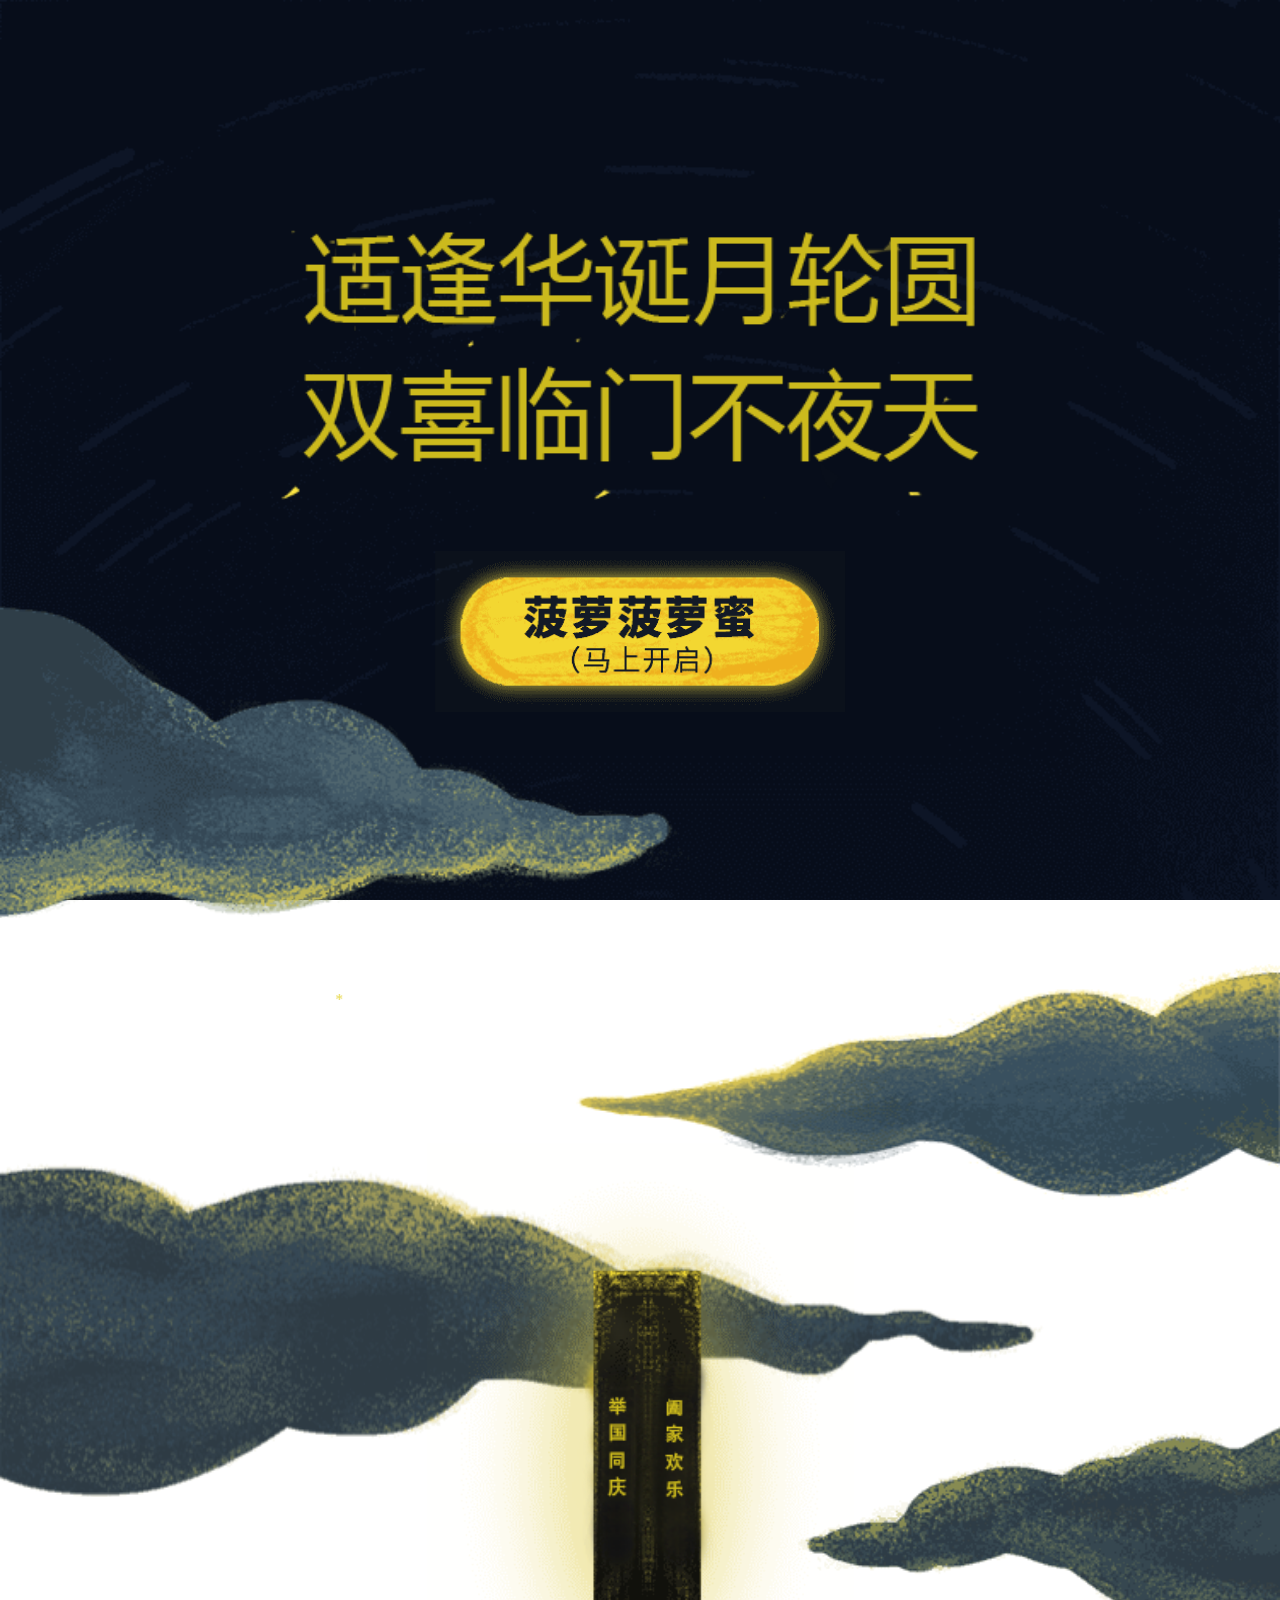
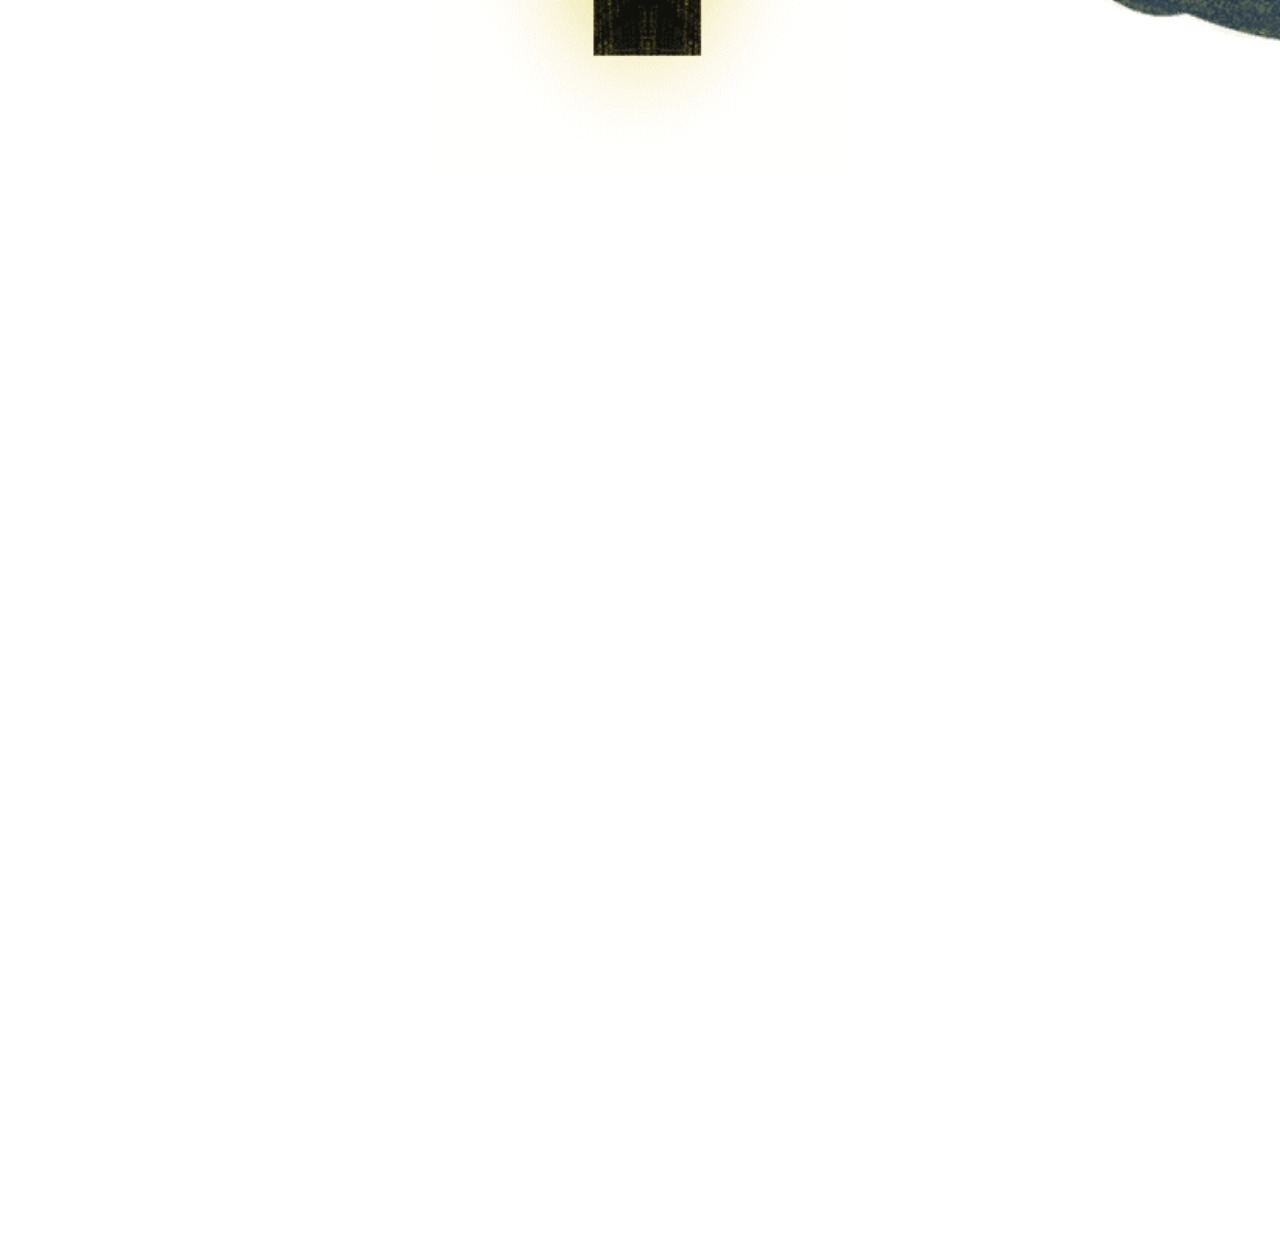
==== commit 573cc8d0: "Add files via upload" ====
--- a/index.html
+++ b/index.html
@@ -1472,30 +1472,30 @@
     <!--<audio src="./mp3/bg.mp3" loop="loop"  preload id="myAudio"></audio>-->
     <!-- loading start -->
     <div class="loading" style="display: block;">
-        <img src="./mid_files/load_bg.png">
+        <img src="mid_files/load_bg.png">
         <div class="index_title" style="">
-            <img src="./mid_files/index_title.png">
+            <img src="mid_files/index_title.png">
         </div>
         <div class="load_crescent">
-            <img src="./mid_files/tu (26).png" alt="" id="Jdove">
+            <img src="mid_files/tu (26).png" alt="" id="Jdove">
         </div>
         <div class="cloud1">
-            <img src="./mid_files/cloud1.png">
+            <img src="mid_files/cloud1.png">
         </div>
         <div class="cloud2">
-            <img src="./mid_files/cloud2.png">
+            <img src="mid_files/cloud2.png">
         </div>
         <div class="cloud3">
-            <img src="./mid_files/cloud3.png">
+            <img src="mid_files/cloud3.png">
         </div>
         <div class="cloud4">
-            <img src="./mid_files/cloud4.png">
+            <img src="mid_files/cloud4.png">
         </div>
         <div class="index_capsule" style="">
-            <img src="./mid_files/index_capsule.png">
+            <img src="mid_files/index_capsule.png">
         </div>
         <div class="index_btn" style="">
-            <img src="./mid_files/index_btn.png">
+            <img src="mid_files/index_btn.png">
         </div>
         <div class="load_text" style="display: none;">
             <div class="lt_progress">100%</div>
@@ -1503,7 +1503,7 @@
         </div>
     </div>
     <div id="videoPage" class="page" style="display: none;">
-        <video class="videoPlayer" id="video" x-webkit-airplay="true" playsinline="true" x5-video-player-type="h5-page" x5-video-player-fullscreen="true" style="position: absolute; top: -1170px;" src="https://alioss.qiaomukeji.com/video/prudential/video8.mp4"
+        <video class="videoPlayer" id="video" x-webkit-airplay="true" playsinline="true" x5-video-player-type="h5-page" x5-video-player-fullscreen="true" style="position: absolute; top: -1170px;" src="https://vd4.bdstatic.com/mda-kj0drx9m3d1mp24y/v1-cae/1080p/mda-kj0drx9m3d1mp24y.mp4?auth_key=1601523669-0-0-0613f3f6319957769760b2d3c54032f2&amp;bcevod_channel=searchbox_feed&amp;pd=1&amp;pt=3"
             crossorigin="anonymous" controls="" width="1372" height="3036">
     </video>
     </div>
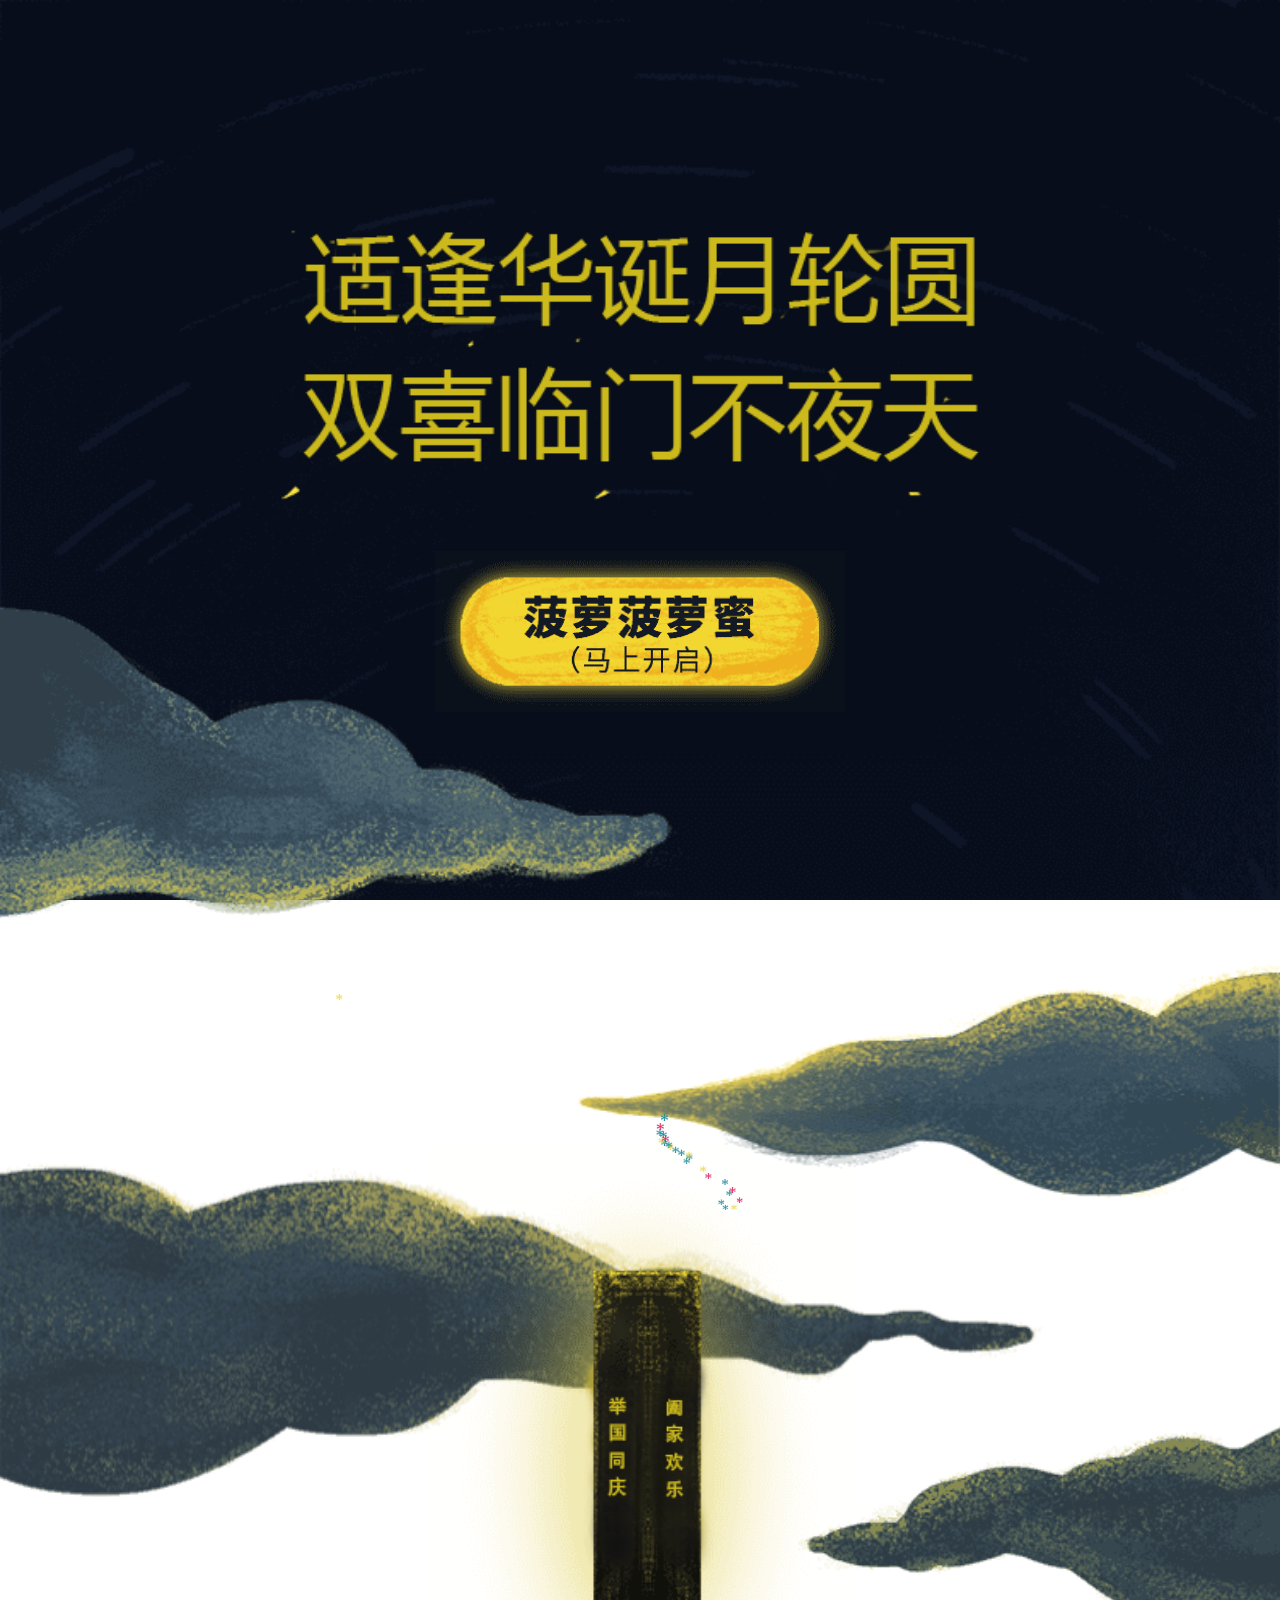
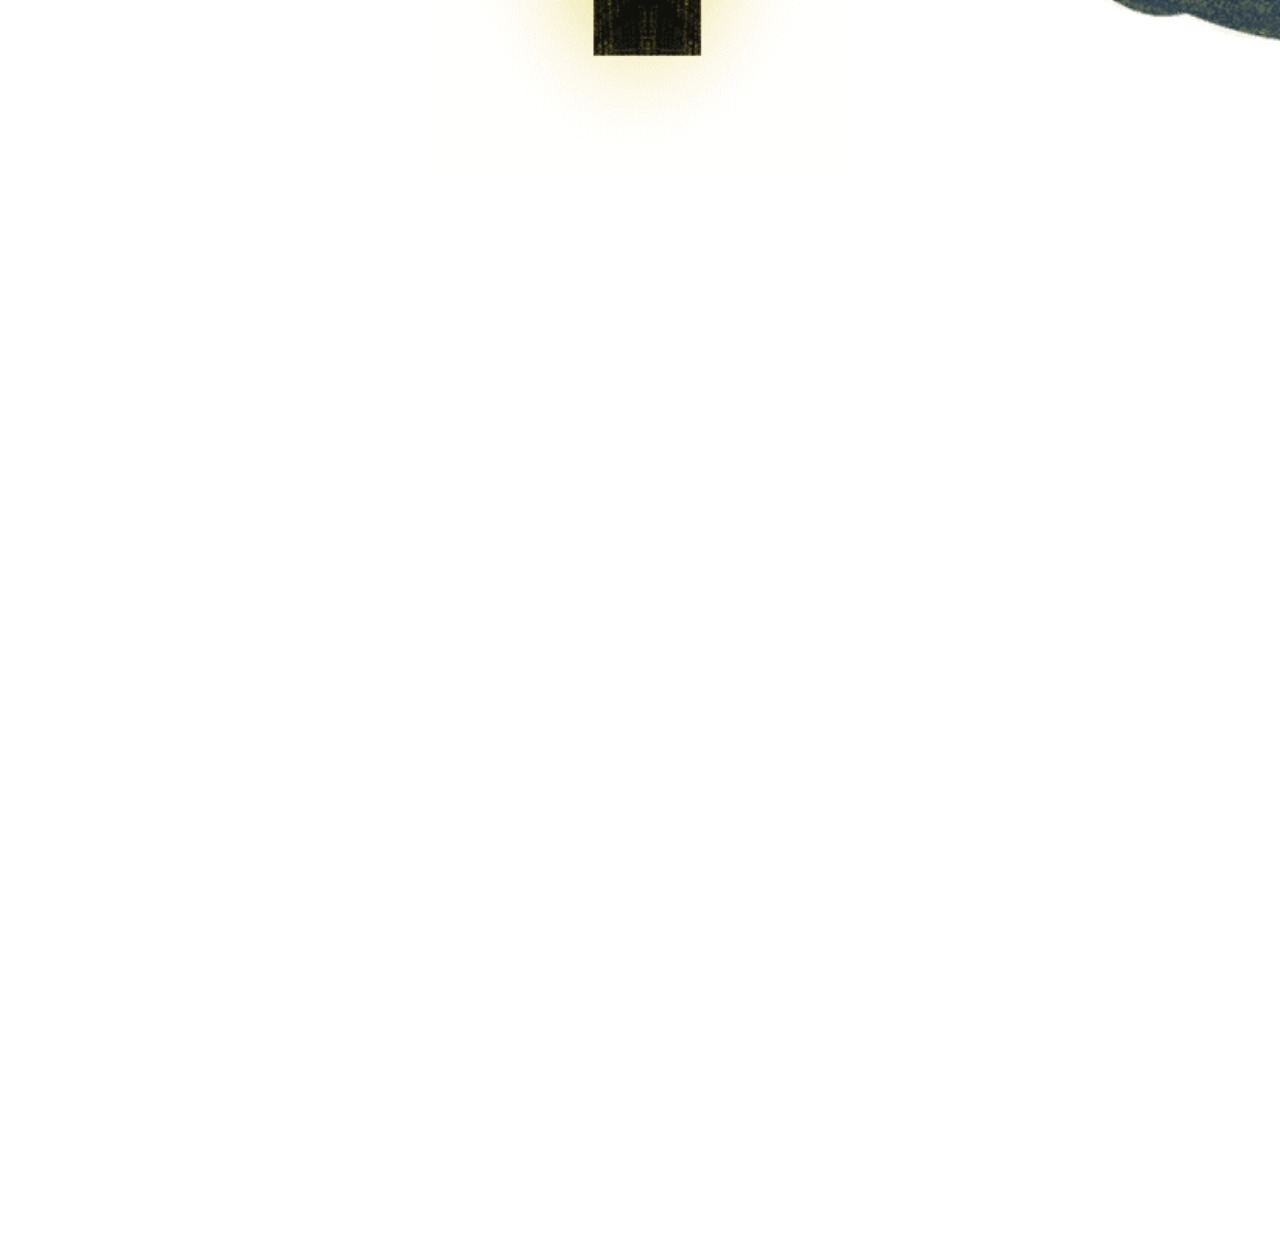
==== commit f714f33f: "Add files via upload" ====
--- a/index.html
+++ b/index.html
@@ -1617,6 +1617,30 @@
     <!-- gameid end -->
 
     <script>
+        //new VConsole()
+        chomoo.projectid = "0923prudential"; //项目ID
+        chomoo.appid = "wxa1b26ae4e517ef5a"; //wxe893bfa0b4fdf4cc   wx663b7bc7d5005b26  wx4c5ac29369c49b35
+        chomoo.component_appid = "wxcbca8b69f0a8770a";
+        chomoo.authMode = authMode.DEBUG; //授权方式，BASE隐式授权，USERINFO显示授权，DEBUG调试模式（必需手动设置openid参数）
+        chomoo.isComponent = true; //采用Component授权方式
+        chomoo.init(); //调用初始化方法
+
+        //分享内容对象
+        var shareModel = {
+            imgUrl: "https://h6.qiaomukeji.com/202009/prudential/share.jpg",
+            lineLink: "https://ws.qiaomukeji.com/project/?proId=0923prudential",
+            shareTitle: "保诚中秋穿越记",
+            descContent: "开启月光“保”盒，你想回到哪一刻？"
+        };
+        chomoo.wxJsReady(function() {
+            chomoo.setShare(shareModel, function() {
+                console.log("分享成功回调");
+            });
+            chomoo.setShareTimeline(shareModel, function() {
+                console.log("分享朋友圈成功回调");
+            });
+        });
+
         function getPara(_key) {
             var reg = new RegExp("(^|&)" + _key + "=([^&]*)(&|$)");
             var r = window.location.search.substr(1).match(reg);
@@ -1625,11 +1649,44 @@
         }
 
         init();
+
+        function init() {
+            var t_skey = getPara("skey") || "chomoo_test_001";
+
+            if (!t_skey) {
+                location.href = shareModel.lineLink;
+            }
+
+            var t_userApi = "https://ws.qiaomukeji.com/users/login?skey=" + t_skey;
+            $.get(t_userApi, (_res) => {
+                if (_res["code"] != 0) {
+                    location.href = shareModel.lineLink;
+                    return;
+                }
+                console.log('授权信息：', _res)
+                window["my_wxName"] = _res["user"]["name"]; //昵称
+                window["my_avatar"] = _res["user"]["avatar"]; //头像
+                window["my_skey"] = _res["skey"]; //用户id
+            });
+        }
     </script>
     <script src="mid_files/index.js"></script>
 
 
     <span style="position: absolute; display: block; pointer-events: none; z-index: 10000000; font-size: 18px; will-change: transform; color: rgb(231, 216, 75); transform: translate3d(334.735px, 91px, 0px) scale(0.85);">*</span>
+    <span style="position: absolute; display: block; pointer-events: none; z-index: 10000000; font-size: 18px; will-change: transform; color: rgb(27, 135, 152); transform: translate3d(720.781px, 301px, 0px) scale(0.75);">*</span><span style="position: absolute; display: block; pointer-events: none; z-index: 10000000; font-size: 18px; will-change: transform; color: rgb(231, 216, 75); transform: translate3d(729.462px, 301px, 0px) scale(0.758333);">*</span>
+    <span
+        style="position: absolute; display: block; pointer-events: none; z-index: 10000000; font-size: 18px; will-change: transform; color: rgb(27, 135, 152); transform: translate3d(716.7px, 296px, 0px) scale(0.791667);">*</span>
+        <span style="position: absolute; display: block; pointer-events: none; z-index: 10000000; font-size: 18px; will-change: transform; color: rgb(214, 28, 89); transform: translate3d(735.106px, 294px, 0px) scale(0.8);">*</span><span style="position: absolute; display: block; pointer-events: none; z-index: 10000000; font-size: 18px; will-change: transform; color: rgb(27, 135, 152); transform: translate3d(724.789px, 287px, 0px) scale(0.833333);">*</span>
+        <span style="position: absolute; display: block; pointer-events: none; z-index: 10000000; font-size: 18px; will-change: transform; color: rgb(214, 28, 89); transform: translate3d(728.065px, 284px, 0px) scale(0.841667);">*</span><span style="position: absolute; display: block; pointer-events: none; z-index: 10000000; font-size: 18px; will-change: transform; color: rgb(27, 135, 152); transform: translate3d(720.476px, 276px, 0px) scale(0.85);">*</span>
+        <span style="position: absolute; display: block; pointer-events: none; z-index: 10000000; font-size: 18px; will-change: transform; color: rgb(214, 28, 89); transform: translate3d(703.823px, 270px, 0px) scale(0.858333);">*</span><span style="position: absolute; display: block; pointer-events: none; z-index: 10000000; font-size: 18px; will-change: transform; color: rgb(231, 216, 75); transform: translate3d(698.654px, 263px, 0px) scale(0.866667);">*</span>
+        <span style="position: absolute; display: block; pointer-events: none; z-index: 10000000; font-size: 18px; will-change: transform; color: rgb(27, 135, 152); transform: translate3d(682.165px, 255px, 0px) scale(0.875);">*</span><span style="position: absolute; display: block; pointer-events: none; z-index: 10000000; font-size: 18px; will-change: transform; color: rgb(27, 135, 152); transform: translate3d(684.731px, 251px, 0px) scale(0.883333);">*</span>
+        <span style="position: absolute; display: block; pointer-events: none; z-index: 10000000; font-size: 18px; will-change: transform; color: rgb(231, 216, 75); transform: translate3d(684.478px, 249px, 0px) scale(0.891667);">*</span><span style="position: absolute; display: block; pointer-events: none; z-index: 10000000; font-size: 18px; will-change: transform; color: rgb(27, 135, 152); transform: translate3d(676.932px, 247px, 0px) scale(0.9);">*</span>
+        <span style="position: absolute; display: block; pointer-events: none; z-index: 10000000; font-size: 18px; will-change: transform; color: rgb(27, 135, 152); transform: translate3d(671.073px, 244px, 0px) scale(0.908333);">*</span><span style="position: absolute; display: block; pointer-events: none; z-index: 10000000; font-size: 18px; will-change: transform; color: rgb(231, 216, 75); transform: translate3d(665.767px, 241px, 0px) scale(0.916667);">*</span>
+        <span style="position: absolute; display: block; pointer-events: none; z-index: 10000000; font-size: 18px; will-change: transform; color: rgb(27, 135, 152); transform: translate3d(664.37px, 239px, 0px) scale(0.925);">*</span><span style="position: absolute; display: block; pointer-events: none; z-index: 10000000; font-size: 18px; will-change: transform; color: rgb(27, 135, 152); transform: translate3d(659.951px, 237px, 0px) scale(0.933333);">*</span>
+        <span style="position: absolute; display: block; pointer-events: none; z-index: 10000000; font-size: 18px; will-change: transform; color: rgb(231, 216, 75); transform: translate3d(657.366px, 235px, 0px) scale(0.941667);">*</span><span style="position: absolute; display: block; pointer-events: none; z-index: 10000000; font-size: 18px; will-change: transform; color: rgb(214, 28, 89); transform: translate3d(660.929px, 233px, 0px) scale(0.95);">*</span>
+        <span style="position: absolute; display: block; pointer-events: none; z-index: 10000000; font-size: 18px; will-change: transform; color: rgb(27, 135, 152); transform: translate3d(658.853px, 229px, 0px) scale(0.958333);">*</span><span style="position: absolute; display: block; pointer-events: none; z-index: 10000000; font-size: 18px; will-change: transform; color: rgb(27, 135, 152); transform: translate3d(655.4px, 227px, 0px) scale(0.966667);">*</span>
+        <span style="position: absolute; display: block; pointer-events: none; z-index: 10000000; font-size: 18px; will-change: transform; color: rgb(214, 28, 89); transform: translate3d(655.771px, 221px, 0px) scale(0.975);">*</span><span style="position: absolute; display: block; pointer-events: none; z-index: 10000000; font-size: 18px; will-change: transform; color: rgb(27, 135, 152); transform: translate3d(659.878px, 212px, 0px) scale(0.983333);">*</span>
 </body>
 
 </html>